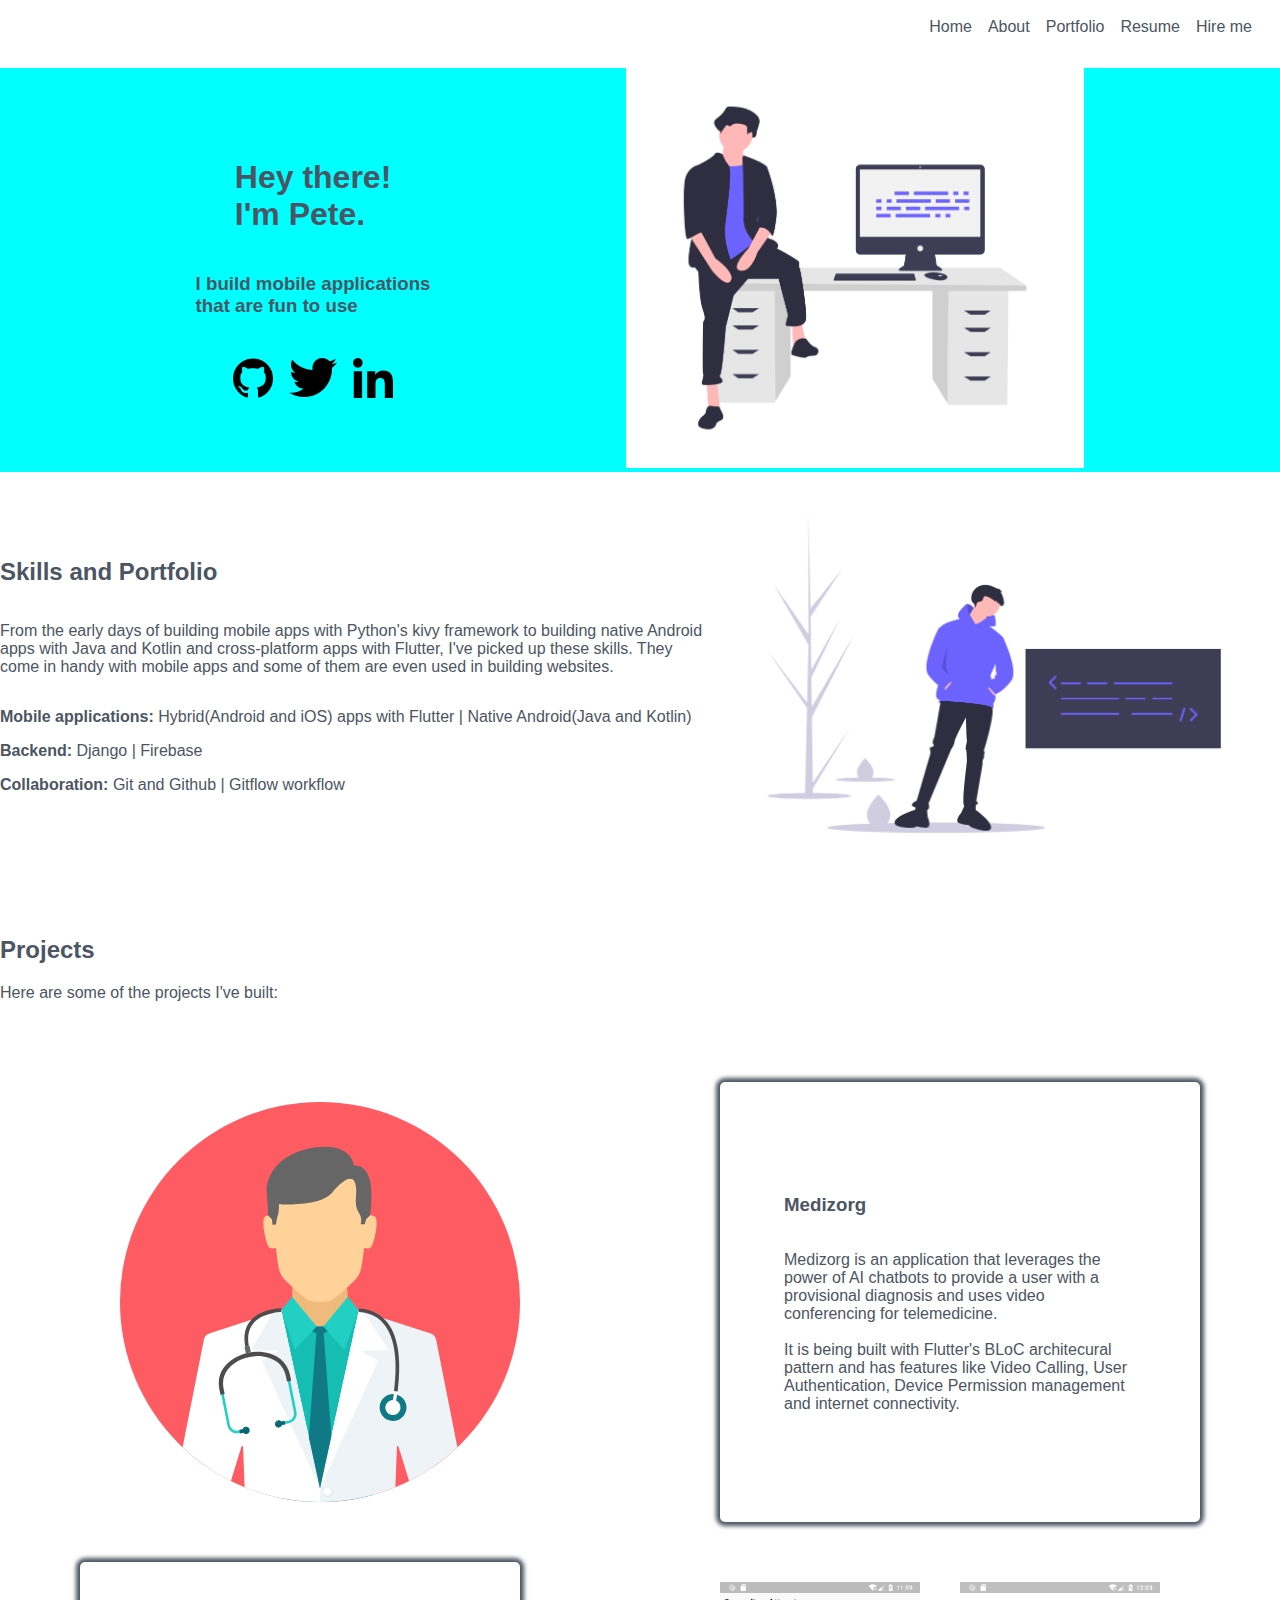
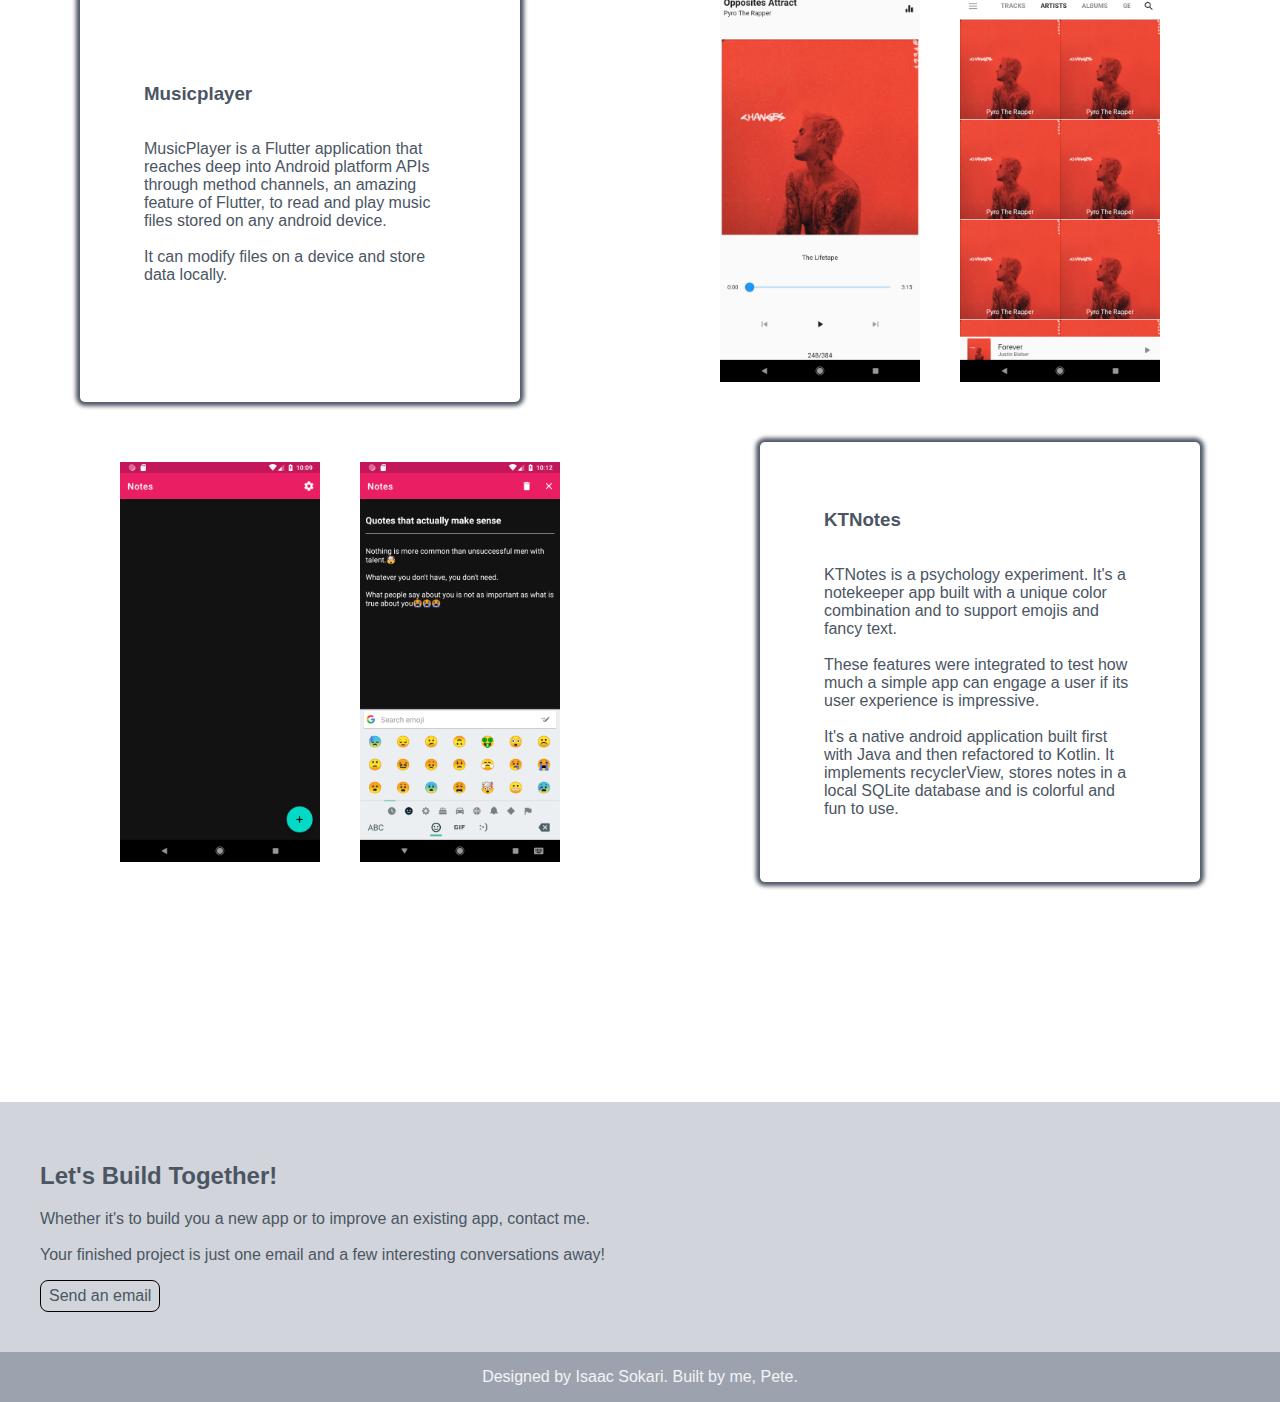
==== SITES/portfolio/index.html @ 12f690ff "added box shadow to the articles in class gridItem" ====
<!DOCTYPE html>
<html>
    <head>
        <meta charset="utf-8">
        <title>Meet Pete</title>
        <link rel="stylesheet" href="styles.css">
        <script src="index.js"></script>
    </head>
    <body>
        <button id="openNavbarButton"></button>
        <nav id="navbar">
            <button>&times;</button>
            <ul>
                <li id="hireMeButton">
                    <a href="#">Hire me</a>
                </li>
                <li id="resumeButton">
                    <a href="#">Resume</a>
                </li>
                <li id="portfolioButton">
                    <a href="/finanzas/home_details.html">Portfolio</a>
                </li>
                <li id="aboutButton">
                    <a href="#">About</a>
                </li>
                <li id="homeButton">
                    <a href="#">Home</a>
                </li>
            </ul>
        </nav>
        <div id="mainPage" class="tabContent">
            <section id="banner" class="row">
                <div id="myIntroDiv" class="centeredContent">
                    <div class="testing">
                        <h1 id="heyThereText">Hey there!<br>I'm Pete.</h1>
                        <h3 id="iBuildText">I build mobile applications<br>that are fun to use</h3>
                        <br>
                        <div id="socialIcons">
                            <img class="socialIcon" src="icons/github-logo.png" height="40px">
                            <img class="socialIcon" src="icons/icons8-twitter-48.png">
                            <img class="socialIcon" src="icons/linkedin.png" height="40px">
                        </div>
                    </div>
                </div>
                <div class="centeredContent">
                    <img src="images/undraw_feeling_proud_qne1.png" height="400px">
                </div>
            </section>
            <section class="row">
                <article>
                    <h2>Skills and Portfolio</h2>
                    <p>
                        From the early days of building mobile apps with Python's kivy framework to building native
                        Android apps with Java and Kotlin and cross-platform apps with Flutter, I've picked up these
                        skills. They come in handy with mobile apps and some of them are even used in building
                        websites.
                    </p>
                    <div>
                        <p>
                            <strong>Mobile applications:</strong> Hybrid(Android and iOS) apps with Flutter | Native Android(Java and Kotlin)
                        </p>
                        <p>
                            <strong>Backend:</strong> Django | Firebase
                        </p>
                        <p>
                            <strong>Collaboration:</strong> Git and Github | Gitflow workflow
                        </p>
                    </div>
                </article>
                <div class="introImage">
                    <img src="images/undraw_hacker_mindset_gjwq.png" height="400px">
                </div>
            </section>
            <div>
                <article id="myProjectsHeading">
                    <h2>Projects</h2>
                    <p>Here are some of the projects I've built:</p>
                </article>
            </div>
            <section id="projectsSection">
                <div class="project row">
                    <div class="gridItem projectScreenshots">
                        <img src="images/doctor.svg" height="400px">
                    </div>
                    <article id="medizorgArticle" class="gridItem">
                        <h3>Medizorg</h3>
                        <p>
                            Medizorg is an application that leverages the power of AI chatbots to
                            provide a user with a provisional diagnosis and uses video conferencing
                            for telemedicine.<br><br>It is being built with Flutter's BLoC architecural
                            pattern and has features like Video Calling, User Authentication, Device Permission
                            management and internet connectivity.
                        </p>
                    </article>
                </div>
                <div id="musicplayerProject" class="project row">
                    <article id="musicPlayerArticle" class="gridItem">
                        <h3>Musicplayer</h3>
                        <p>
                            MusicPlayer is a Flutter application that reaches deep into Android
                            platform APIs through method channels, an amazing feature of Flutter, to read 
                            and play music files stored on any android device. <br><br>It can
                            modify files on a device and store data locally.
                        </p>
                    </article>
                    <div class="gridItem projectScreenshots">
                        <img src="appScreenshots/nowplayingpage.png" height="400px">
                        <img src="appScreenshots/artistsscreen.png" height="400px">
                    </div>
                </div>
                <div class="project row">
                    <div class="gridItem projectScreenshots">
                        <img src="appScreenshots/KT_note_list_activity.png" height="400px">
                        <img src="appScreenshots/KT_note_activity.png" height="400px">
                    </div>
                    <article class="gridItem">
                        <h3>KTNotes</h3>
                        <p>
                            KTNotes is a psychology experiment.
                            It's a notekeeper app built with a unique color combination
                            and to support emojis and fancy text.<br><br> These features were integrated to
                            test how much a simple app can engage a user if its user experience is impressive.
                            <br><br>
                            It's a native android application built first with Java and then refactored
                            to Kotlin. It implements recyclerView, stores notes in a local SQLite database 
                            and is colorful and fun to use.
                        </p>
                    </article>
                </div>
            </section>
            <footer>
                <div id="contactDiv">
                    <h2>Let's Build Together!</h2>
                    <p>
                        Whether it's to build you a new app or to improve an existing app, contact me.
                        <br><br>Your finished project is just one email and a few interesting conversations away!
                    </p>
                    <button class="flatButton">Send an email</button>
                </div>
                <div></div>
                <div id="siteCredits">
                    <p>Designed by Isaac Sokari. Built by me, Pete.</p>
                </div>
            </footer>
        </div>
        <div id="aboutSection" class="tabContent">
            <article id="myStory">
                <p>HOW IT ALL STARTED</p>
                <h1>The Story Behind The Process</h1>
                <p>
                    It all started in 2018 when I watched the movie <em>The Internship</em>.
                    I was inspired to build an application and I started researcing the Idea.
                    I learnt Python and built a couple mobile apps with its <em>Kivy</em> 
                    framework. 
                </p>
                <p>
                    Eventually, I was building an app that needed me to access some advanced features
                    of the smartphone it'll be running on. Python and Kivy couldn't access those features
                    so I was stuck. I decided to learn Java,the official language for building Android
                    apps, to complete my application and that was how my journey into mobile app 
                    development started.
                </p>
                <p>
                    I joined the HNG i7 internship in 2019 as an Android developer and when I was done,
                    I picked up Flutter development. Learning to build apps with Flutter was the best thing
                    that happened in my app development journey. I could build applications for Android and 
                    iOS devices, desktop computers and even web apps. I was blown away by Flutter's power
                    and I've been building with it ever since.
                </p>
                <p>
                    I love to code and build applications but the part of coding that interests me the most 
                    is experimenting with new technologies and APIs so I went into freelancing, picking
                    projects with features that interest me. Since then, I've been able to work on apps with 
                    interesting features like chatbots, video conferencing, in-app messaging and lots more.
                    Samples of my code can be found on my 
                    <a href="https://github.com/oumengine" target="blank">Github profile</a>.
                </p>
                <p>
                    Whether it's to build a new app or to add new features to an existing one, 
                    <a href="#footer">get in touch</a> with me and we'll get that project off the ground.
                </p>
                <p>
                    I'm ready to do jobs like these for you:
                </p>
            </article>
            <section id="servicesSection">
                <div class="serviceItem">
                    <img src="images/buildYourMobileApp.png" height="200px">
                    <h3>
                        Build your mobile app
                    </h3>
                    <p>
                        Built with Java and/or Kotlin, native Android apps are the most 
                        stable of all Android apps.
                        Hurry and contact me if you want your native android app built.
                    </p>
                </div>
                <div class="serviceItem">
                    <img src="images/buildHybridApp.png" height="200px">
                    <h3>
                        Build a hybrid app
                    </h3>
                    <p>
                        A hybrid app runs on Android and iOS. Building a hybrid app is very
                        cost-effective since you'll be maintaining only one codebase and you won't
                        have to hire another developer to rebuild your app for a different platform.
                        You hybrid app is just <a href="#formSection">a few clicks</a> away.
                    </p>
                </div>
                <div class="serviceItem">
                    <img src="images/addFeaturesToApp.png" height="200px">
                    <h3>
                        Add features to your app
                    </h3>
                    <p>
                        I'll add any feature you want to your application. Yes, any feature. If your
                        app is built with Java, Kotlin or Flutter, that new feature is just one email
                        and a couple interesting conversations away. Just 
                        <a href="#formSection">contact me!</a>
                    </p>
                </div>
                <div class="serviceItem">
                    <img src="images/improveUserExperience.png" height="200px">
                    <h3>
                        Improve User Experience
                    </h3>
                    <p>
                        Your users' tendency to uninstall your app will drop considerably if you improve its 
                        user experience, making it more fun and less intrusive. I'll be happy to combine my
                        knowledge of psychology with code to increase your number of daily active users. Just 
                        <a href="#formSection">contact me!</a>
                    </p>
                </div>
            </section>
        </div>
    </body>
</html>
---- SITES/portfolio/styles.css ----
*, *:before, *:after {
    box-sizing: border-box;
}

body {
    font-size: medium;
    font-family: sans-serif;
    color: #4B5563;
    margin: 0;
}

@media (max-device-width: 592px) {

    #aboutSection {
        display: flex;
        flex-direction: column;
    }

    article {
        text-align: start;
        font-size: 2rem;
    }

    body {
        text-align: center;
        font-size: large;
    }

    footer div#contactDiv {
        text-align: start;
    }

    footer #contactDiv button {
        font-size: inherit;
    }

    h1 {
        font-size: 7rem;
    }

    #musicplayerProject {
        display: flex;
        flex-direction: column-reverse;
    }

    #navbar {
        display: none;
        position: relative;
        left: 0;
        top: 0;
        width: 0;
        height: 100%;
        background-color: red;
    }

    #navbar button {
        display: inline;
        font-size: 2rem;
    }

    #navbar li {
        display: inline-block;
    }

    p {
        font-size: inherit;
    }

    #openNavbarButton {
        display: inline-block;
        font-size: 2rem;
        position: absolute;
        top: 400px;
        right: 30px;
    }

    .project{
        display: flex;
        flex-direction: column;
        border-top-style: solid;
        border-top-color: #4B5563;
        border-top-width: 1px;
        padding-top: 40px;
    }

    #projectsSection {
        display: block;
    }

    .row {
        display: flex;
        flex-direction: column;
        align-items: center;
        justify-content: center;
    }

    .serviceItem {
        margin: 20px 16px;
    }

    #servicesSection {
        display: flex;
        flex-direction: column;
    }

    .tabButton {
        font-size: 4rem;
    }

}

@media (max-device-width: 1024px) {

    article {
        text-align: start;
    }

    body {
        text-align: center;
        font-size: large;
    }

    footer {
        margin-top: 200px;
    }

    footer div#contactDiv {
        text-align: start;
    }

    footer div#contactDiv button {
        font-size: inherit;
    }

    h1 {
        font-size: 7rem;
    }

    #musicplayerProject {
        display: flex;
        flex-direction: column-reverse;
    }

    p {
        font-size: inherit;
    }

    .project{
        display: flex;
        flex-direction: column;
        border-top-style: solid;
        border-top-color: #4B5563;
        border-top-width: 1px;
        padding-top: 40px;
    }

    #projectsSection {
        display: block;
    }
    
    .row {
        display: flex;
        flex-direction: column;
        align-items: center;
        justify-content: center;
    }

    .tabButton {
        font-size: 4rem;
    }
}

#aboutSection {
    padding: 0px 40px;
    padding-bottom: 100px;
}

article {
    display: flex;
    flex-direction: column;
    align-items: flex-start;
    justify-content: center;
}

article.gridItem {
    box-shadow: 0px 0px 2px;
    border-style: none;
    border-radius: 5px;
    box-shadow: 0 0 4px 4px;
    padding-left: 5%;
    padding-right: 5%;
}

#banner {
    background-color: aqua;
}

#centeredContent {
    display: flex;
    flex-direction: column;
    justify-content: center;
    align-items: center;
}

#contactDiv {
    padding: 40px;
}

.flatButton {
    border-style: solid;
    border-width: 1px;
    border-radius: 8px;
    background-color: inherit;
    color: inherit;
    padding: 6px 8px;
    font-size: inherit;
}

footer {
    background-color: #D1D5DB;
    margin-top: 200px;
}

.gridItem {
    margin: 20px 80px;
    padding: 20px;
}

#myIntroDiv {
    display: flex;
    flex-direction: column;
    justify-content: center;
    align-items: center;
}

#myProjectsHeading {
    display: block;
    margin: 60px 0px;
}

#navbar {
    padding: 10px 20px;
    background-color: white;
    width: 100%;
    position: fixed;
    top: 0px;
    opacity: 1.0;
    z-index: 1;
}

#navbar a {
    display: block;
    padding: 8px;
    text-decoration: none;
    color: inherit;
}

#navbar button {
    position: absolute;
    left: 20px;
    top: 0px;
    border: none;
    background-color: inherit;
    font-size: 2rem;
    display: none;
}

#navbar li {
    float: right;
}

#navbar ul {
    list-style-type: none;
    margin: 0;
}

#paddedBody {
    padding: 0px 0px
}

.projectScreenshots {
    display: flex;
    justify-content: center;
}

.projectScreenshots img {
    margin: 0px 20px;
}

#projectsSection {
    display: flex;
    flex-direction: column;
}

.row {
    display: flex;
    justify-content: space-evenly;
}

.serviceItem {
    border-style: none;
    border-radius: 16px;
    padding: 0px 16px;
    margin: 8px 8px;
    box-shadow: 2px 2px;
}

#servicesSection {
    display: flex;
}

#siteCredits {
    display: flex;
    align-items: center;
    justify-content: center;
    background-color: #9CA3AF;
    text-align: center;
    color: #F3F4F6;
}

.socialIcon {
    padding: 0px 8px;
}

#socialIcons {
    display: flex;
    align-items: center;
}

.tabButton {
    border: none;
    background-color: inherit;
    font-size: inherit;
    color: inherit;
    padding-left: 8px;
    padding-right: 8px;
}

.tabContent {
    position: relative;
    top: 50px;
}

.testing {
    display: flex;
    flex-direction: column;
    justify-content: center;
    align-items: center;
}
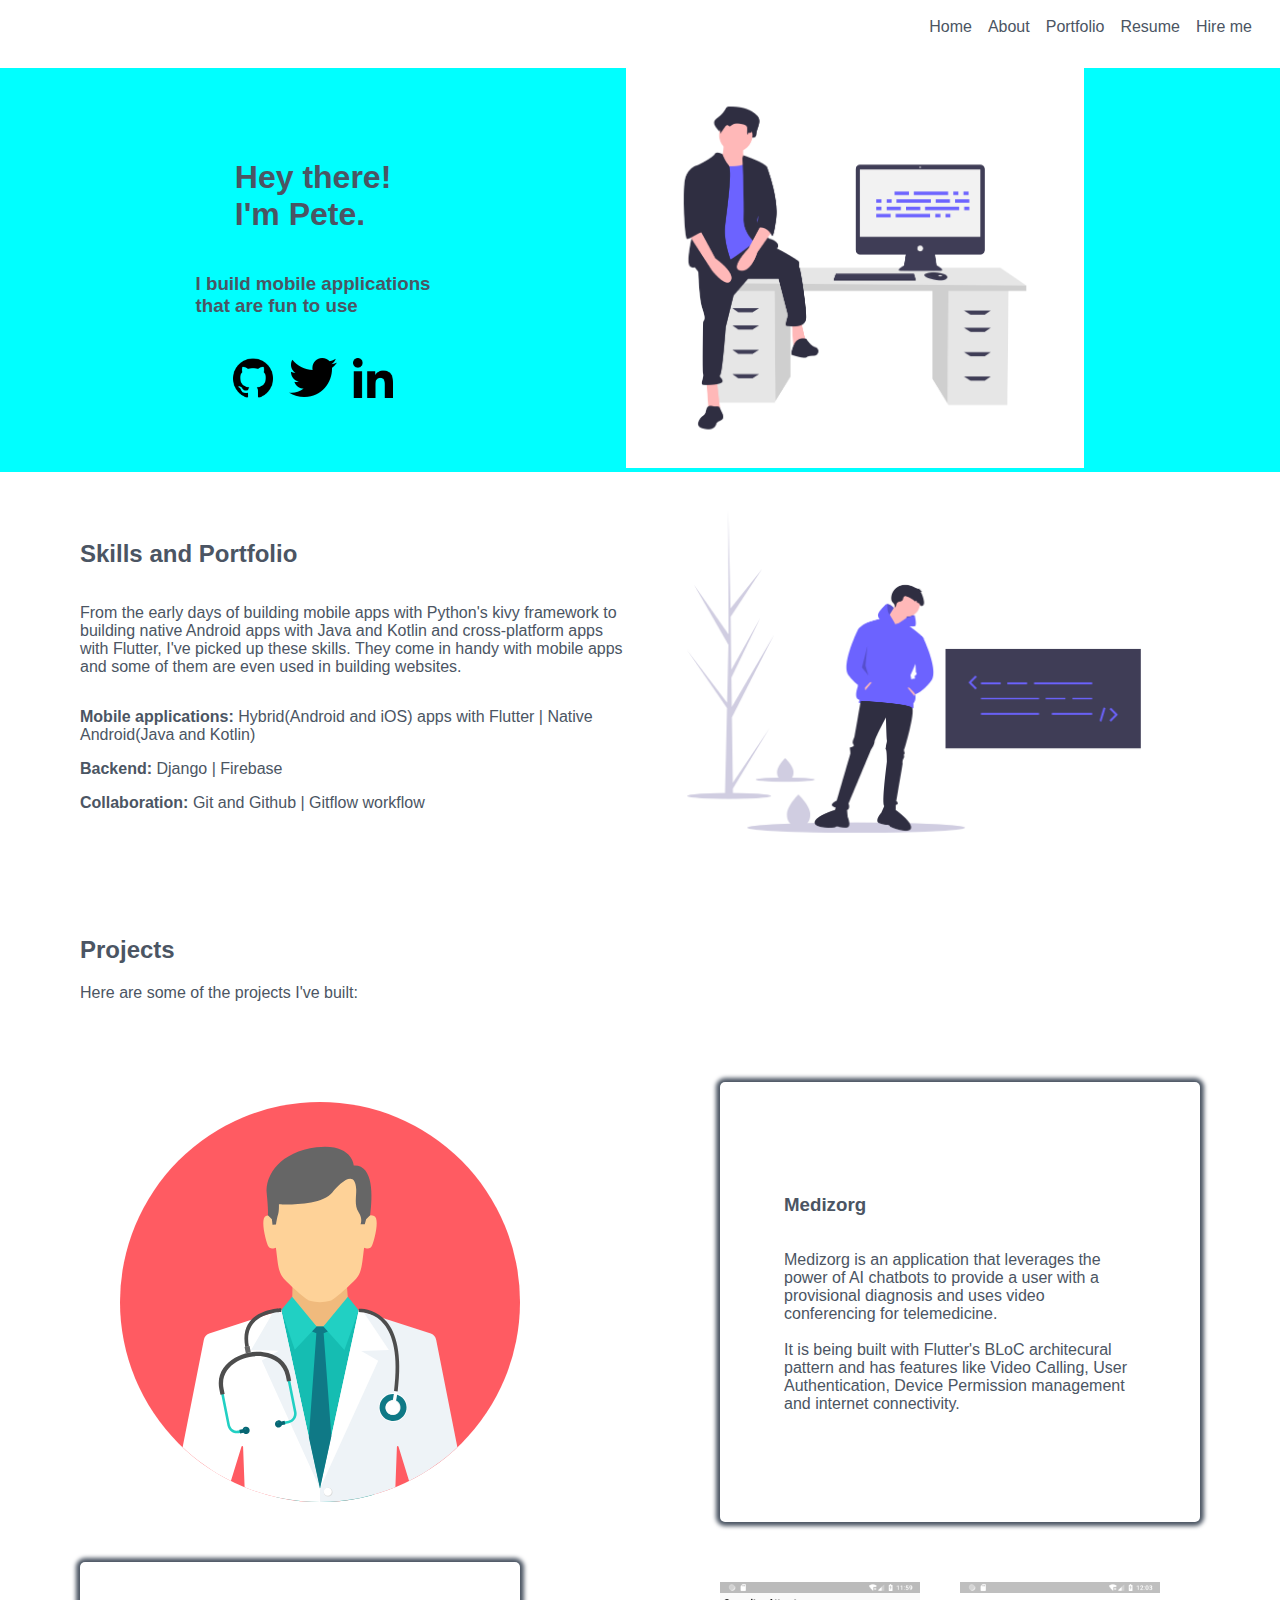
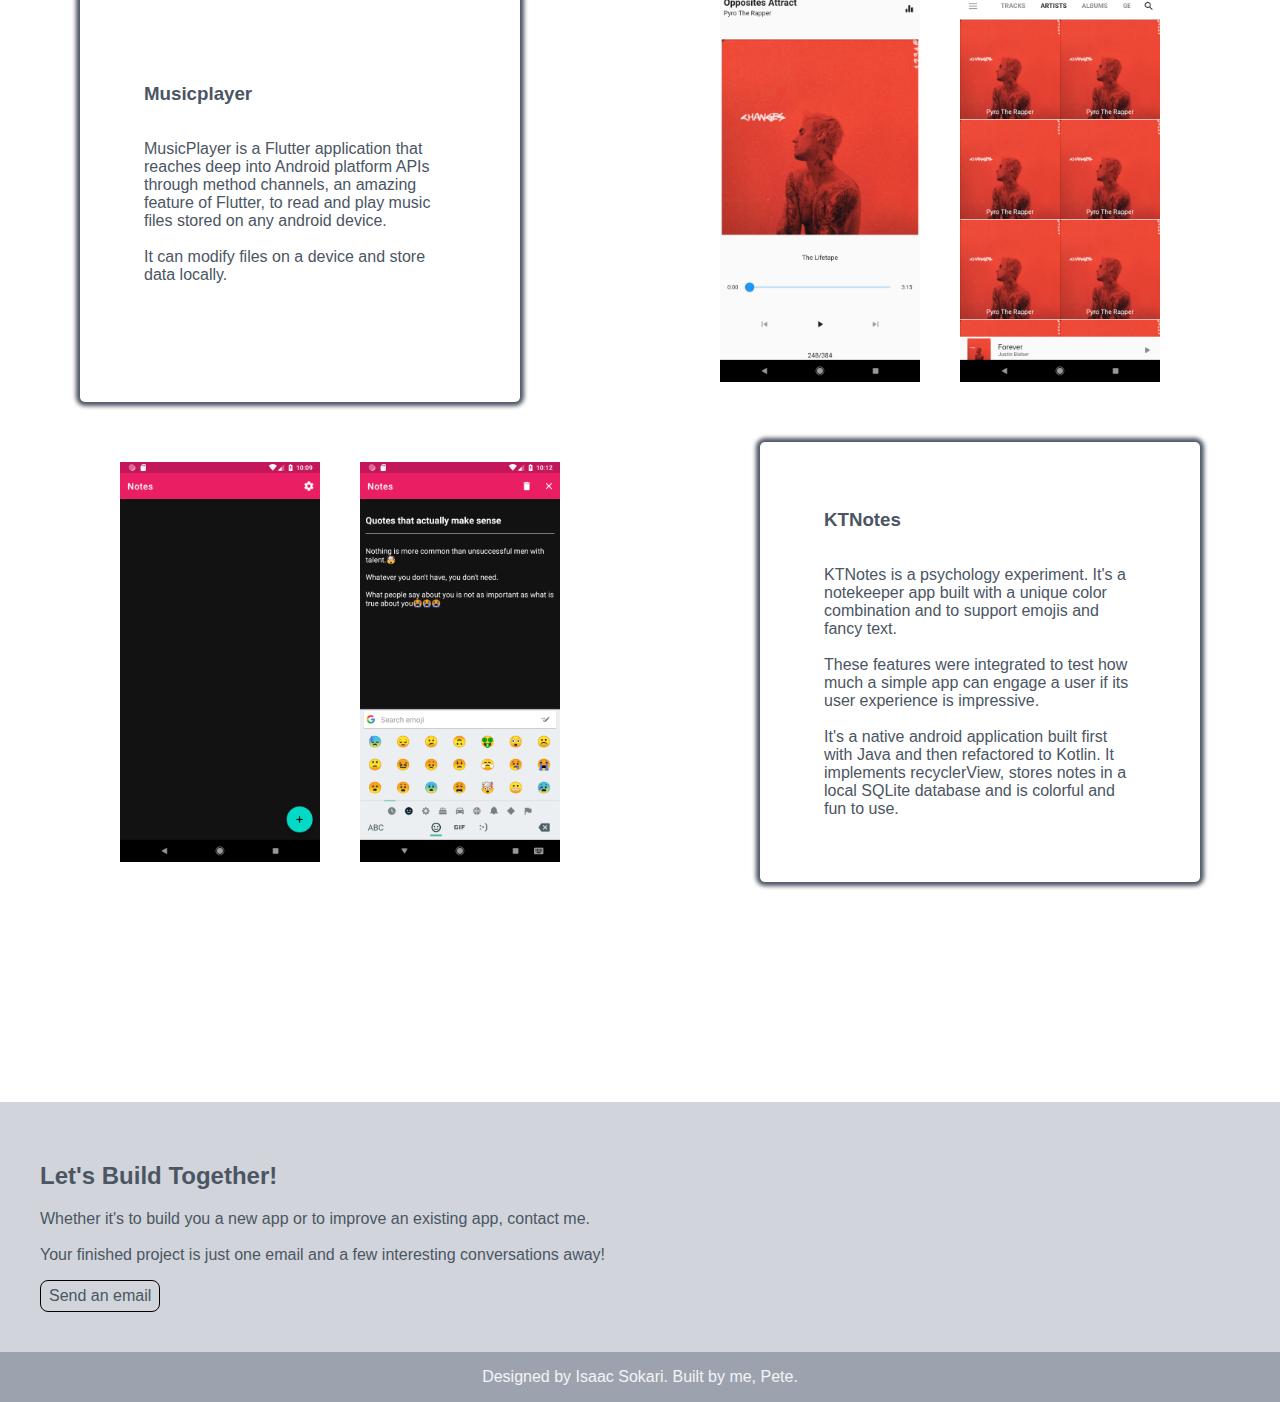
==== commit 593543ff: "padded the projects heading and the skills section" ====
--- a/SITES/portfolio/index.html
+++ b/SITES/portfolio/index.html
@@ -46,7 +46,7 @@
                     <img src="images/undraw_feeling_proud_qne1.png" height="400px">
                 </div>
             </section>
-            <section class="row">
+            <section id="skillsSection" class="row">
                 <article>
                     <h2>Skills and Portfolio</h2>
                     <p>
--- a/SITES/portfolio/styles.css
+++ b/SITES/portfolio/styles.css
@@ -235,7 +235,7 @@
 
 #myProjectsHeading {
     display: block;
-    margin: 60px 0px;
+    margin: 60px 80px;
 }
 
 #navbar {
@@ -318,6 +318,10 @@
     color: #F3F4F6;
 }
 
+#skillsSection {
+    padding: 0 80px;
+}
+
 .socialIcon {
     padding: 0px 8px;
 }
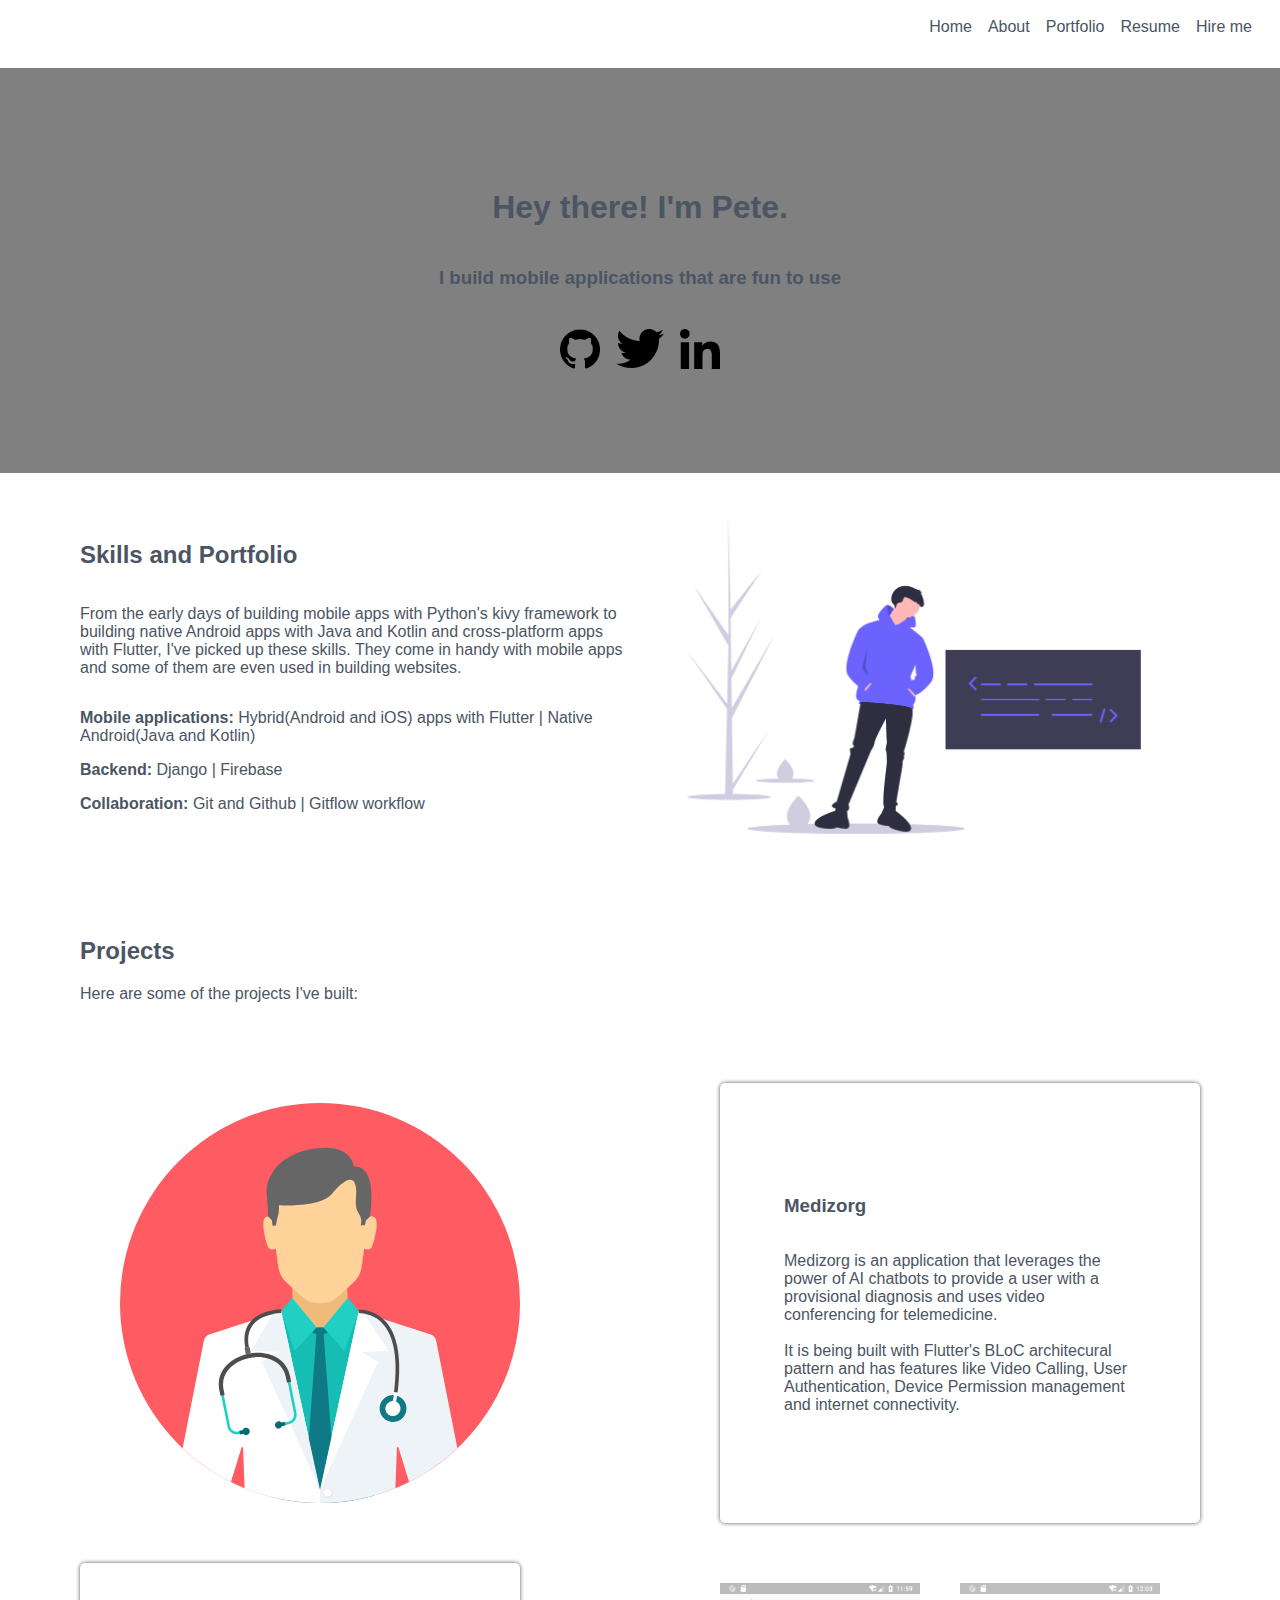
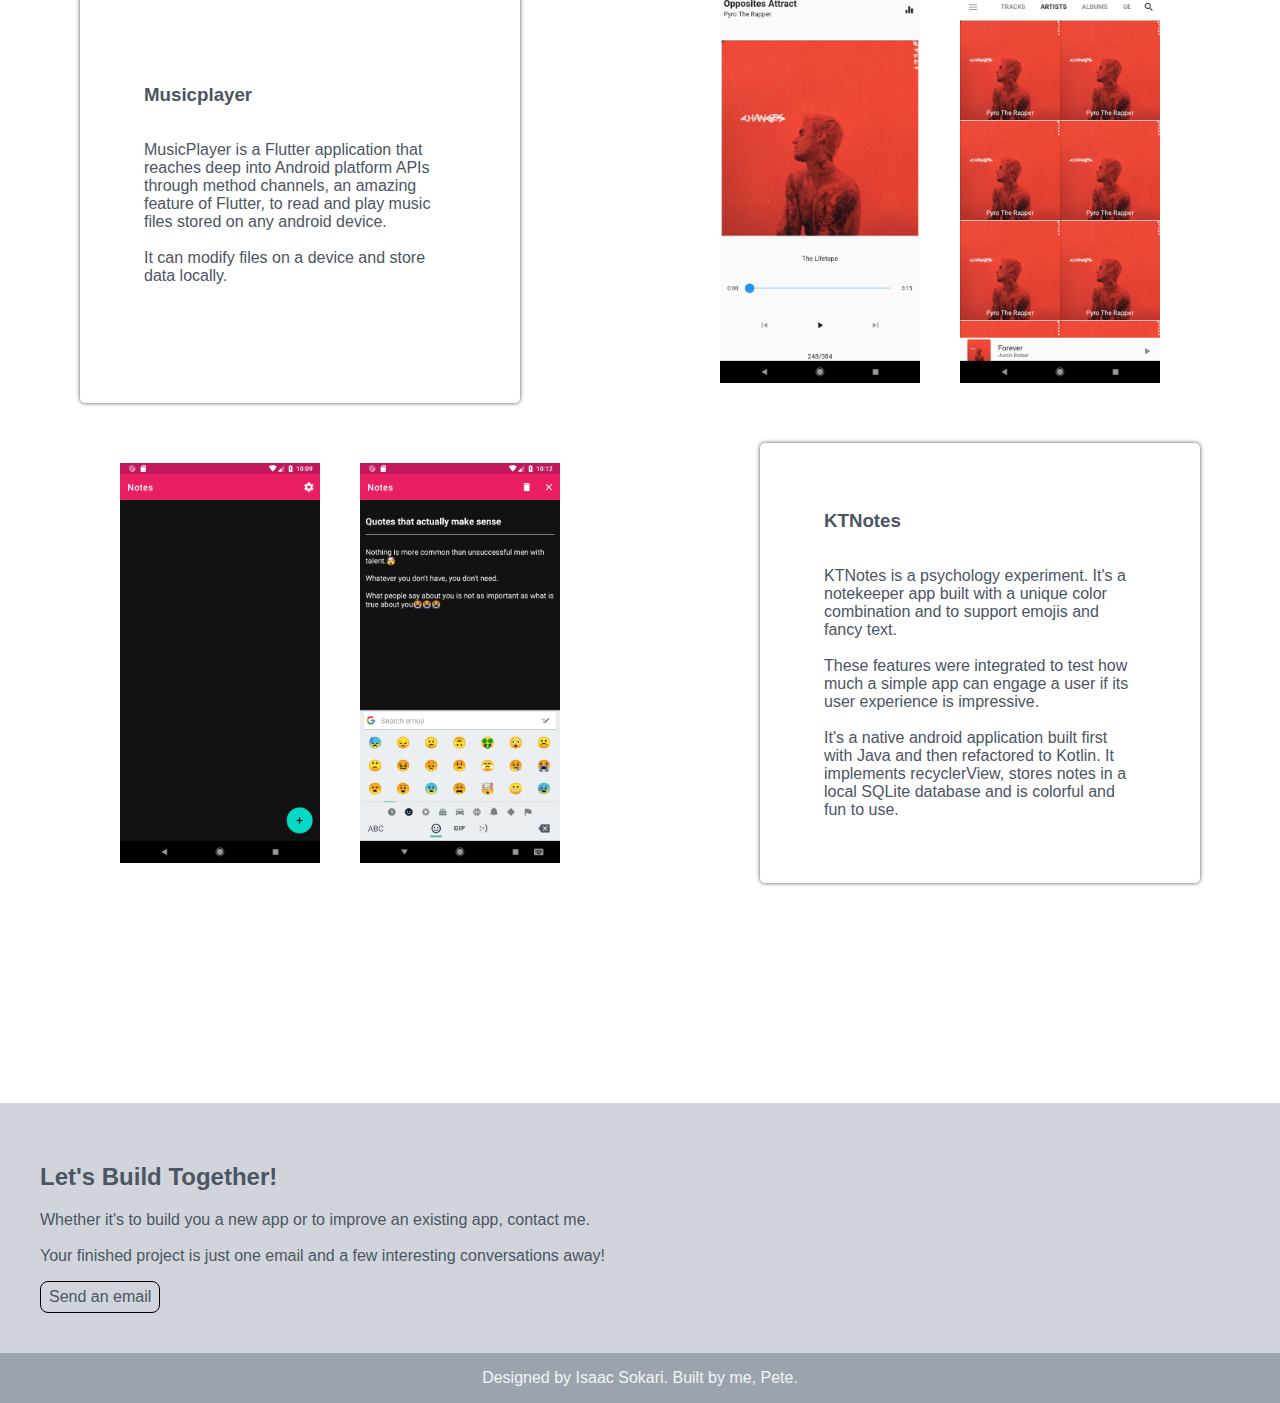
==== commit 30b1674c: "removed the image in the banner" ====
--- a/SITES/portfolio/index.html
+++ b/SITES/portfolio/index.html
@@ -32,8 +32,8 @@
             <section id="banner" class="row">
                 <div id="myIntroDiv" class="centeredContent">
                     <div class="testing">
-                        <h1 id="heyThereText">Hey there!<br>I'm Pete.</h1>
-                        <h3 id="iBuildText">I build mobile applications<br>that are fun to use</h3>
+                        <h1>Hey there! I'm Pete.</h1>
+                        <h3>I build mobile applications that are fun to use</h3>
                         <br>
                         <div id="socialIcons">
                             <img class="socialIcon" src="icons/github-logo.png" height="40px">
@@ -41,9 +41,6 @@
                             <img class="socialIcon" src="icons/linkedin.png" height="40px">
                         </div>
                     </div>
-                </div>
-                <div class="centeredContent">
-                    <img src="images/undraw_feeling_proud_qne1.png" height="400px">
                 </div>
             </section>
             <section id="skillsSection" class="row">
--- a/SITES/portfolio/styles.css
+++ b/SITES/portfolio/styles.css
@@ -186,13 +186,14 @@
     box-shadow: 0px 0px 2px;
     border-style: none;
     border-radius: 5px;
-    box-shadow: 0 0 4px 4px;
+    box-shadow: 0 0 4px;
     padding-left: 5%;
     padding-right: 5%;
 }
 
 #banner {
-    background-color: aqua;
+    background-color: grey;
+    padding: 100px;
 }
 
 #centeredContent {
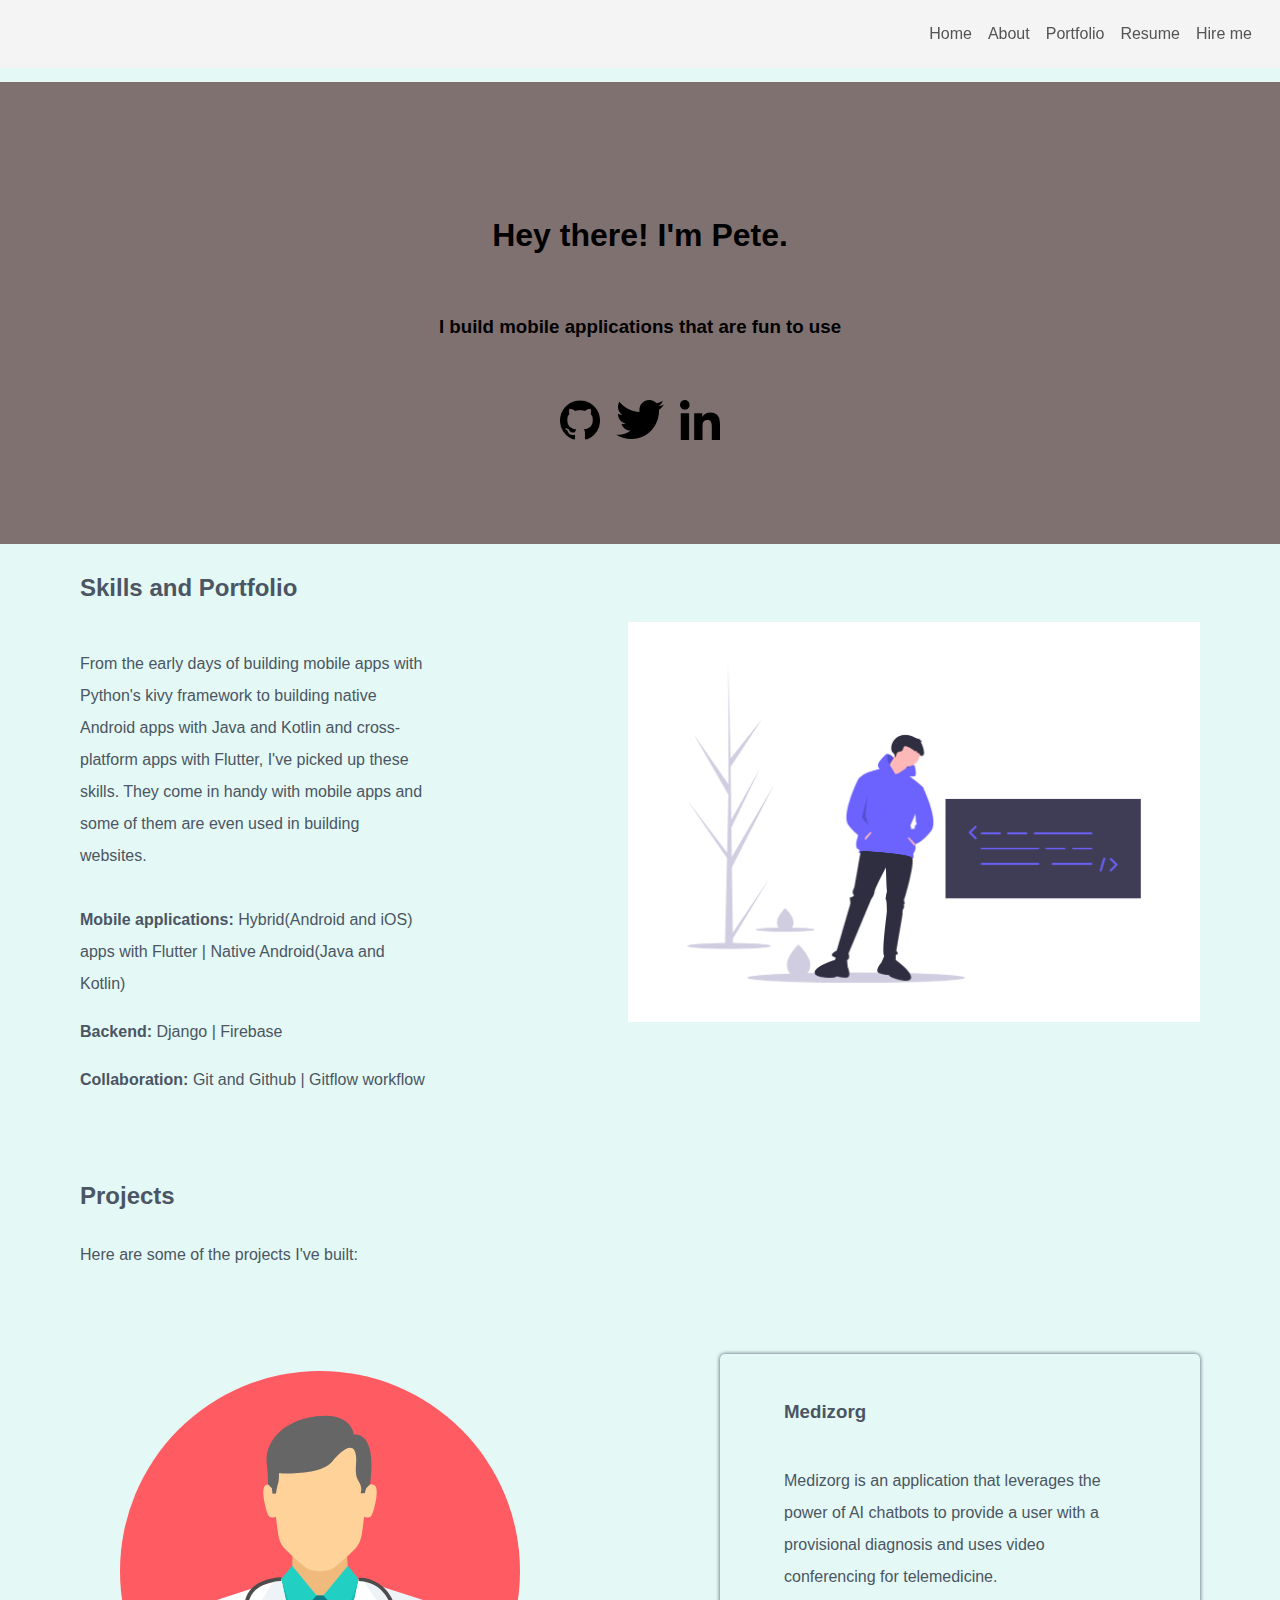
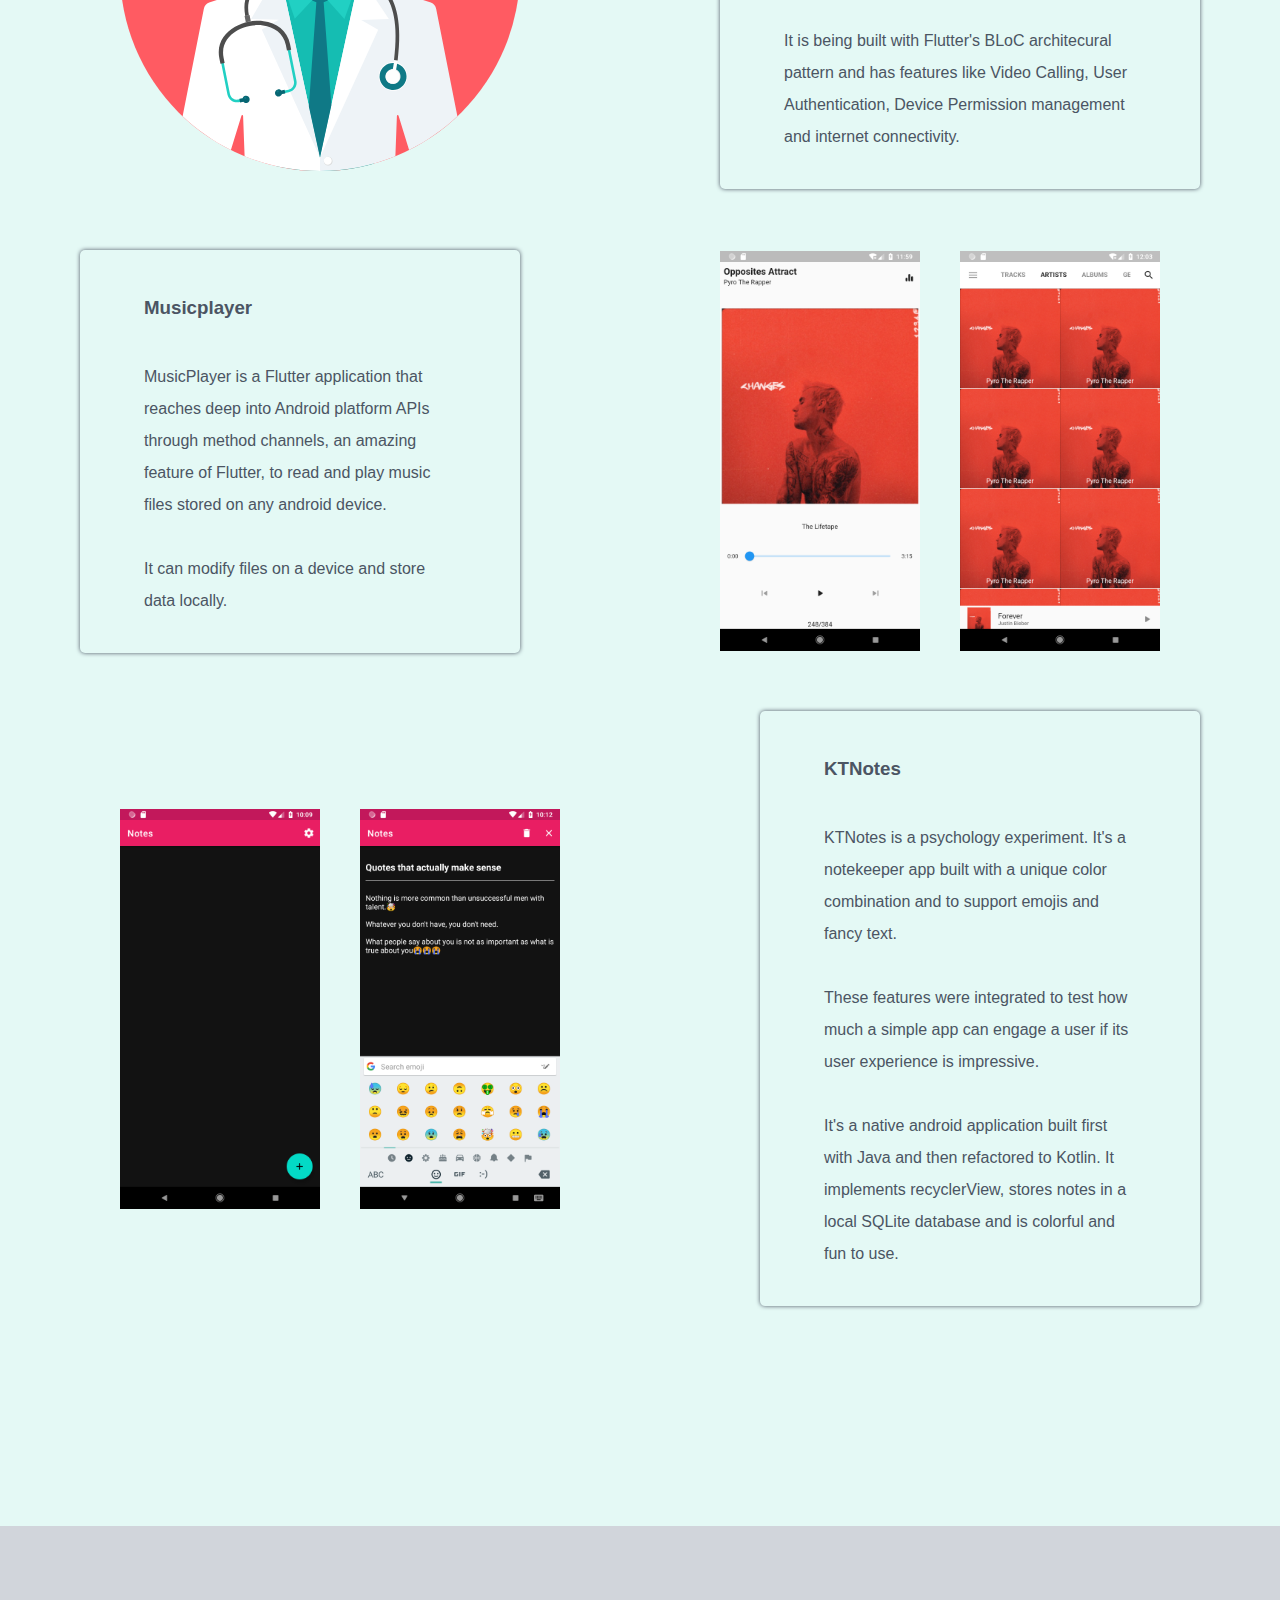
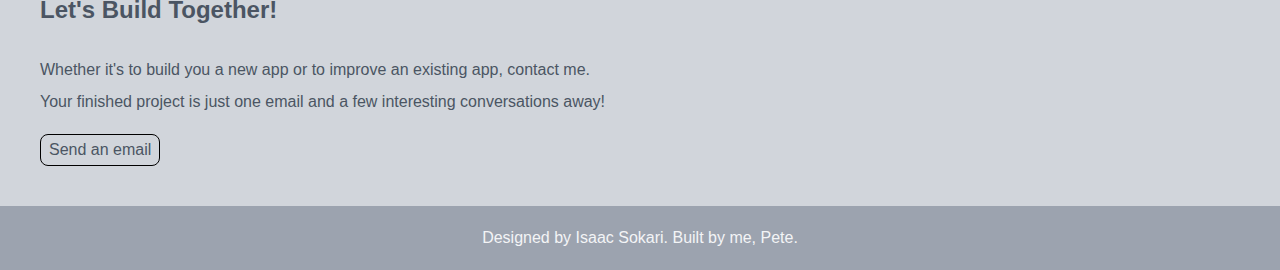
==== commit 6c6264b7: "removed the extra line break in the footer description text" ====
--- a/SITES/portfolio/index.html
+++ b/SITES/portfolio/index.html
@@ -130,7 +130,7 @@
                     <h2>Let's Build Together!</h2>
                     <p>
                         Whether it's to build you a new app or to improve an existing app, contact me.
-                        <br><br>Your finished project is just one email and a few interesting conversations away!
+                        <br>Your finished project is just one email and a few interesting conversations away!
                     </p>
                     <button class="flatButton">Send an email</button>
                 </div>
--- a/SITES/portfolio/styles.css
+++ b/SITES/portfolio/styles.css
@@ -3,10 +3,12 @@
 }
 
 body {
+    background-color: #E4F9F5;
+    color: #4B5563;
     font-size: medium;
     font-family: sans-serif;
-    color: #4B5563;
     margin: 0;
+    line-height: 2;
 }
 
 @media (max-device-width: 592px) {
@@ -192,7 +194,7 @@
 }
 
 #banner {
-    background-color: grey;
+    background-color: rgb(128, 113, 113);
     padding: 100px;
 }
 
@@ -241,12 +243,13 @@
 
 #navbar {
     padding: 10px 20px;
-    background-color: white;
+    background-color: inherit;
     width: 100%;
     position: fixed;
     top: 0px;
     opacity: 1.0;
     z-index: 1;
+    filter: grayscale(1.0);
 }
 
 #navbar a {
@@ -296,6 +299,7 @@
 .row {
     display: flex;
     justify-content: space-evenly;
+    align-items: center;
 }
 
 .serviceItem {
@@ -321,6 +325,10 @@
 
 #skillsSection {
     padding: 0 80px;
+}
+
+#skillsSection article{
+    padding-right: 200px;
 }
 
 .socialIcon {
@@ -351,4 +359,8 @@
     flex-direction: column;
     justify-content: center;
     align-items: center;
+}
+
+.testing * {
+    color: black;
 }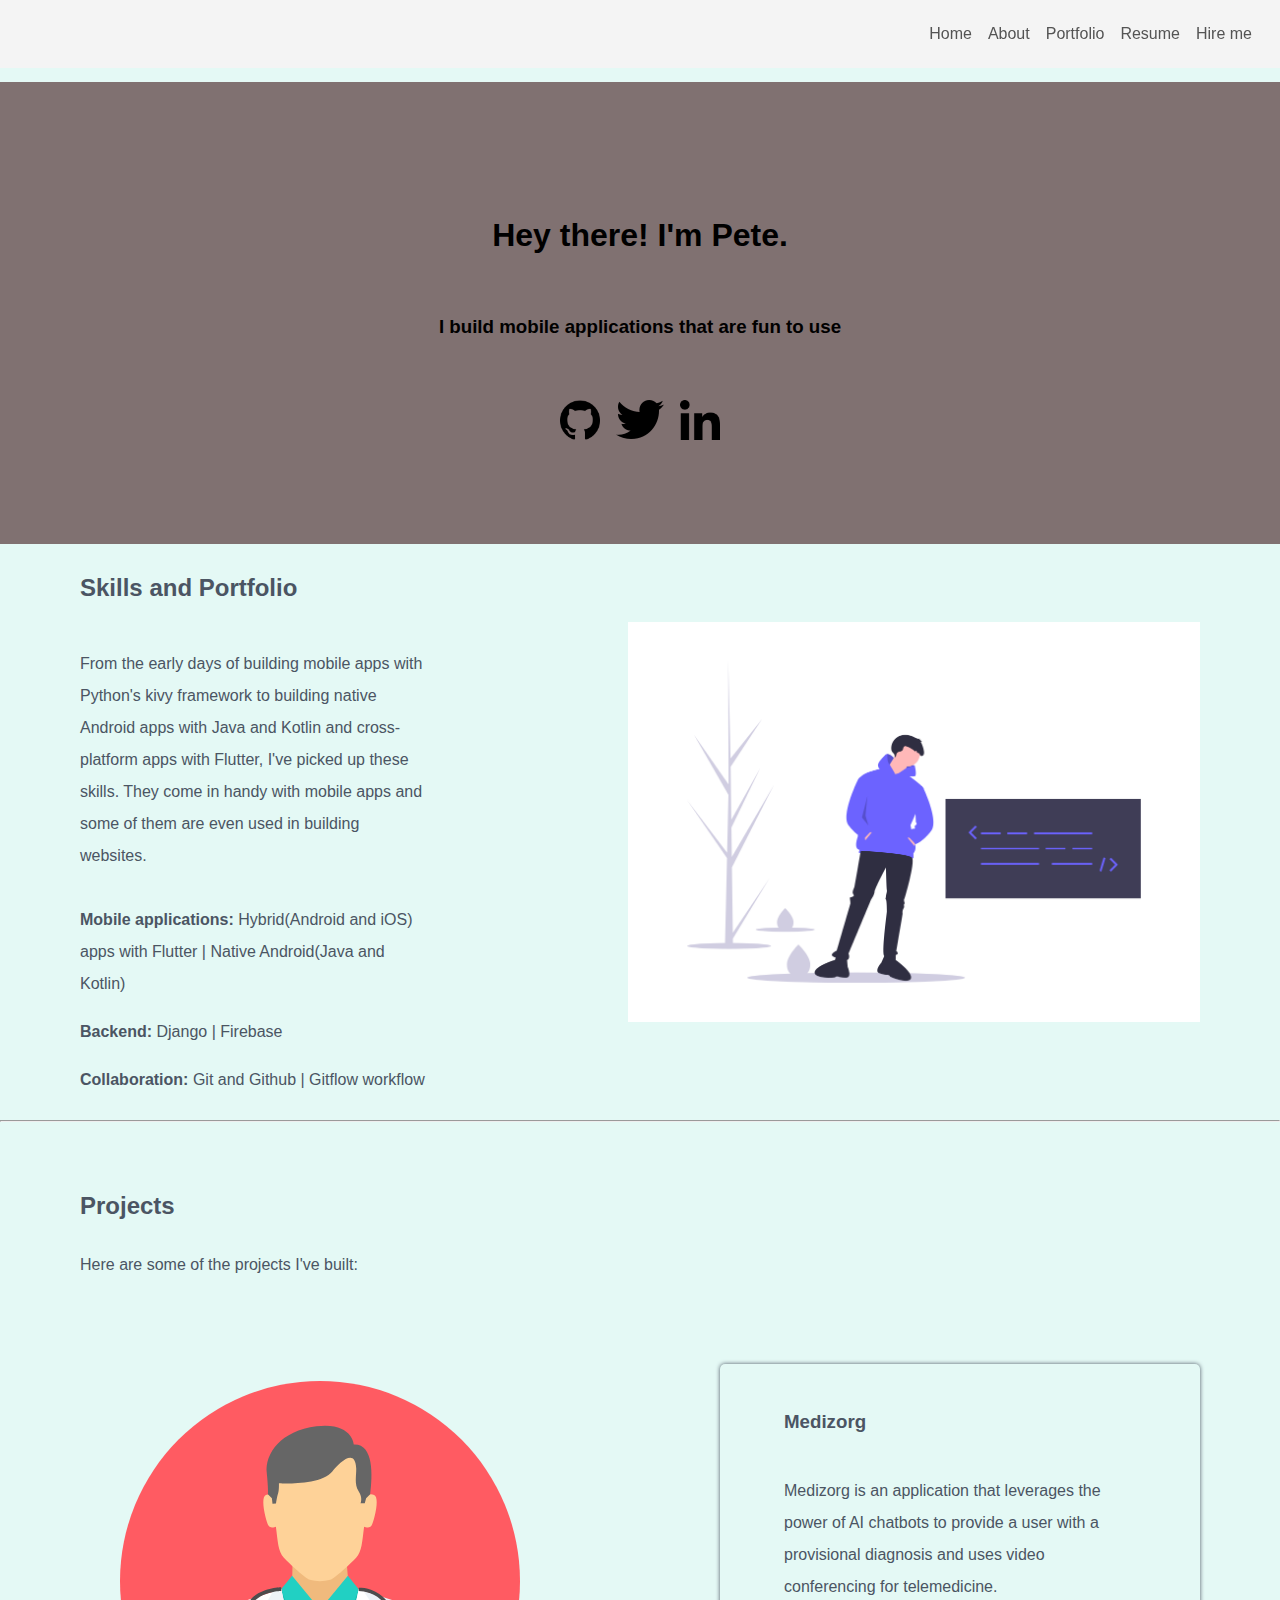
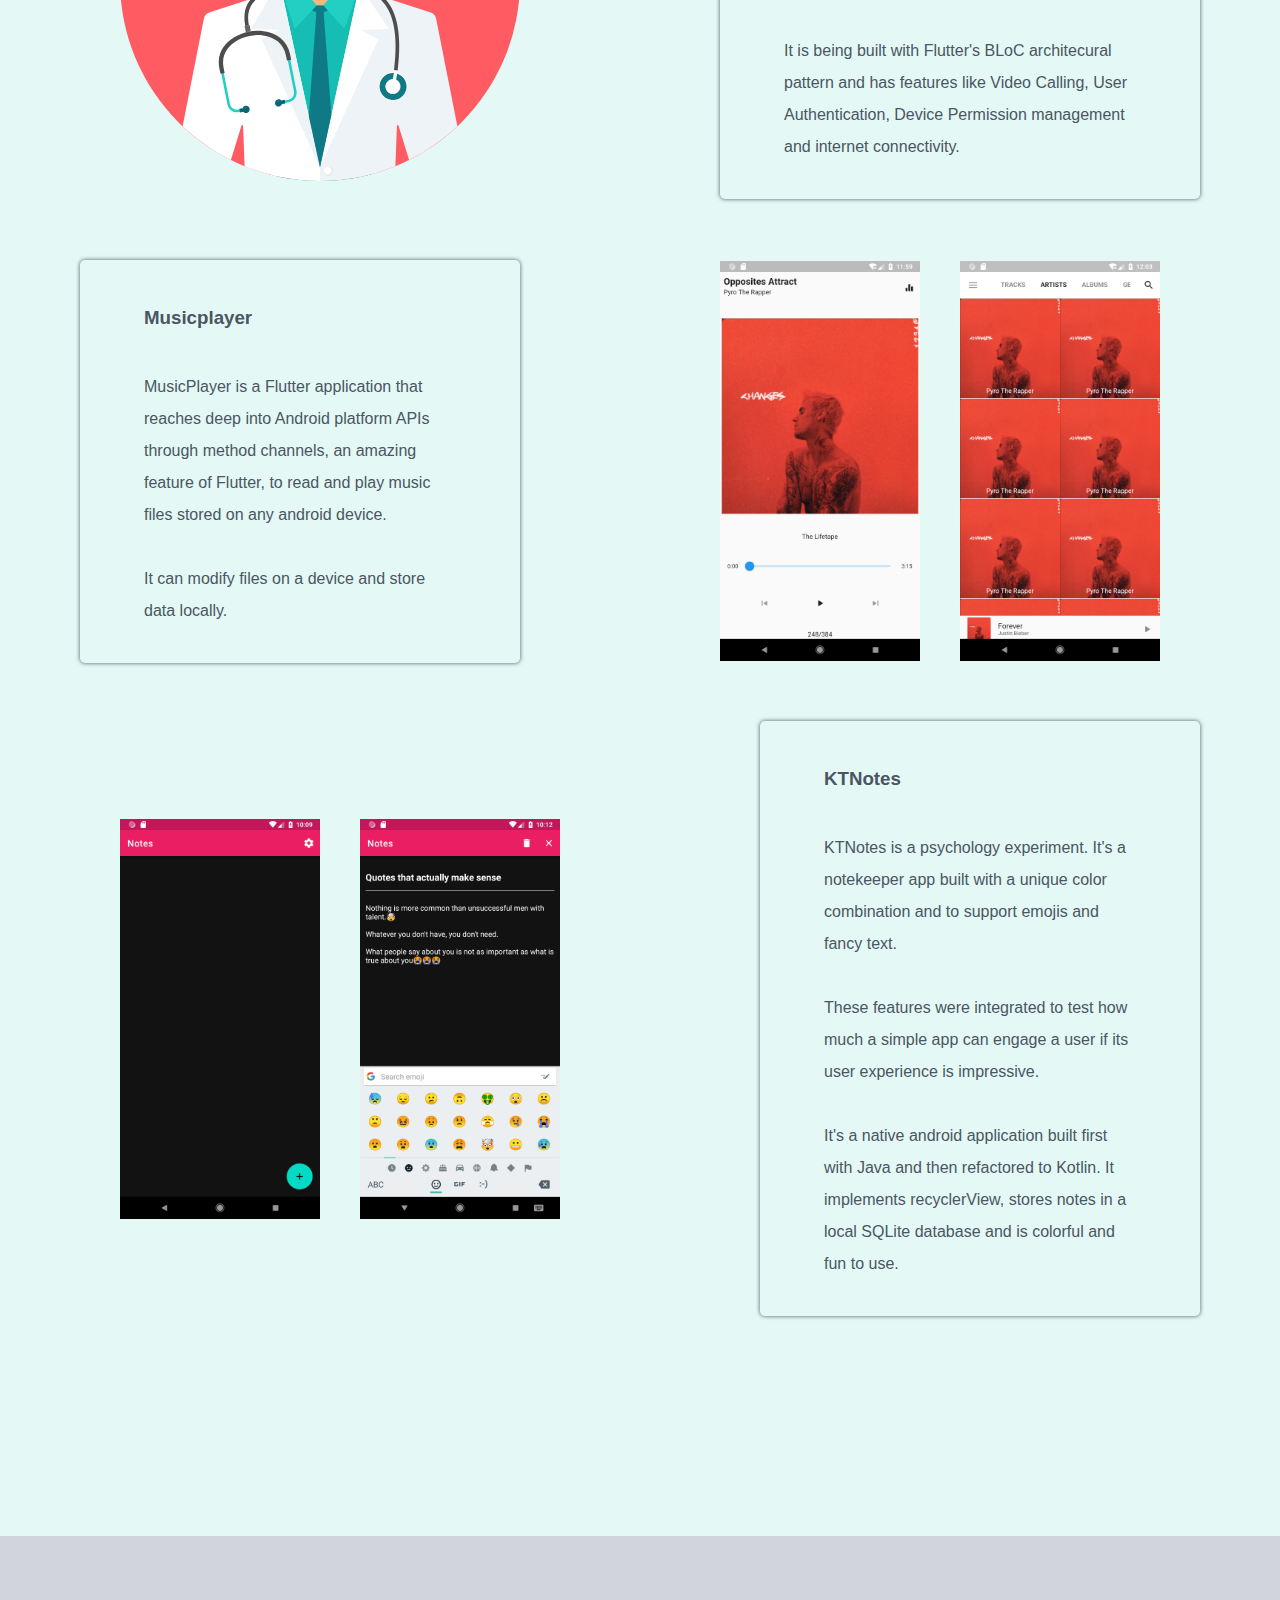
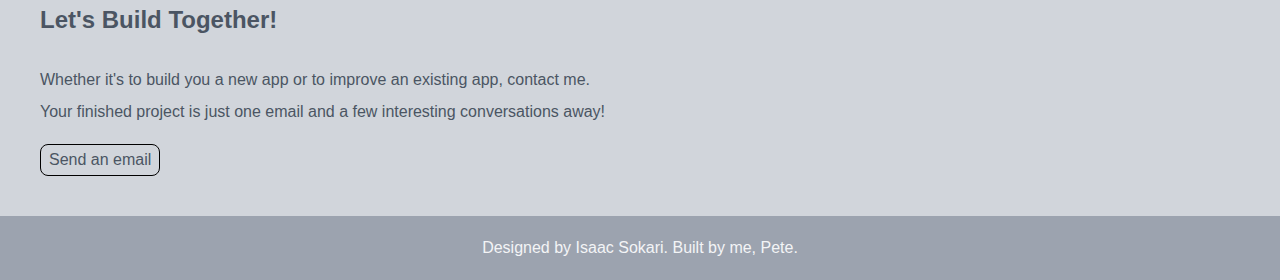
==== commit b479fd02: "gave the service cards some decent box shadowing" ====
--- a/SITES/portfolio/index.html
+++ b/SITES/portfolio/index.html
@@ -18,7 +18,7 @@
                     <a href="#">Resume</a>
                 </li>
                 <li id="portfolioButton">
-                    <a href="/finanzas/home_details.html">Portfolio</a>
+                    <a href="#">Portfolio</a>
                 </li>
                 <li id="aboutButton">
                     <a href="#">About</a>
@@ -68,6 +68,7 @@
                     <img src="images/undraw_hacker_mindset_gjwq.png" height="400px">
                 </div>
             </section>
+            <hr>
             <div>
                 <article id="myProjectsHeading">
                     <h2>Projects</h2>
--- a/SITES/portfolio/styles.css
+++ b/SITES/portfolio/styles.css
@@ -307,7 +307,7 @@
     border-radius: 16px;
     padding: 0px 16px;
     margin: 8px 8px;
-    box-shadow: 2px 2px;
+    box-shadow: 0 0 8px 2px;
 }
 
 #servicesSection {
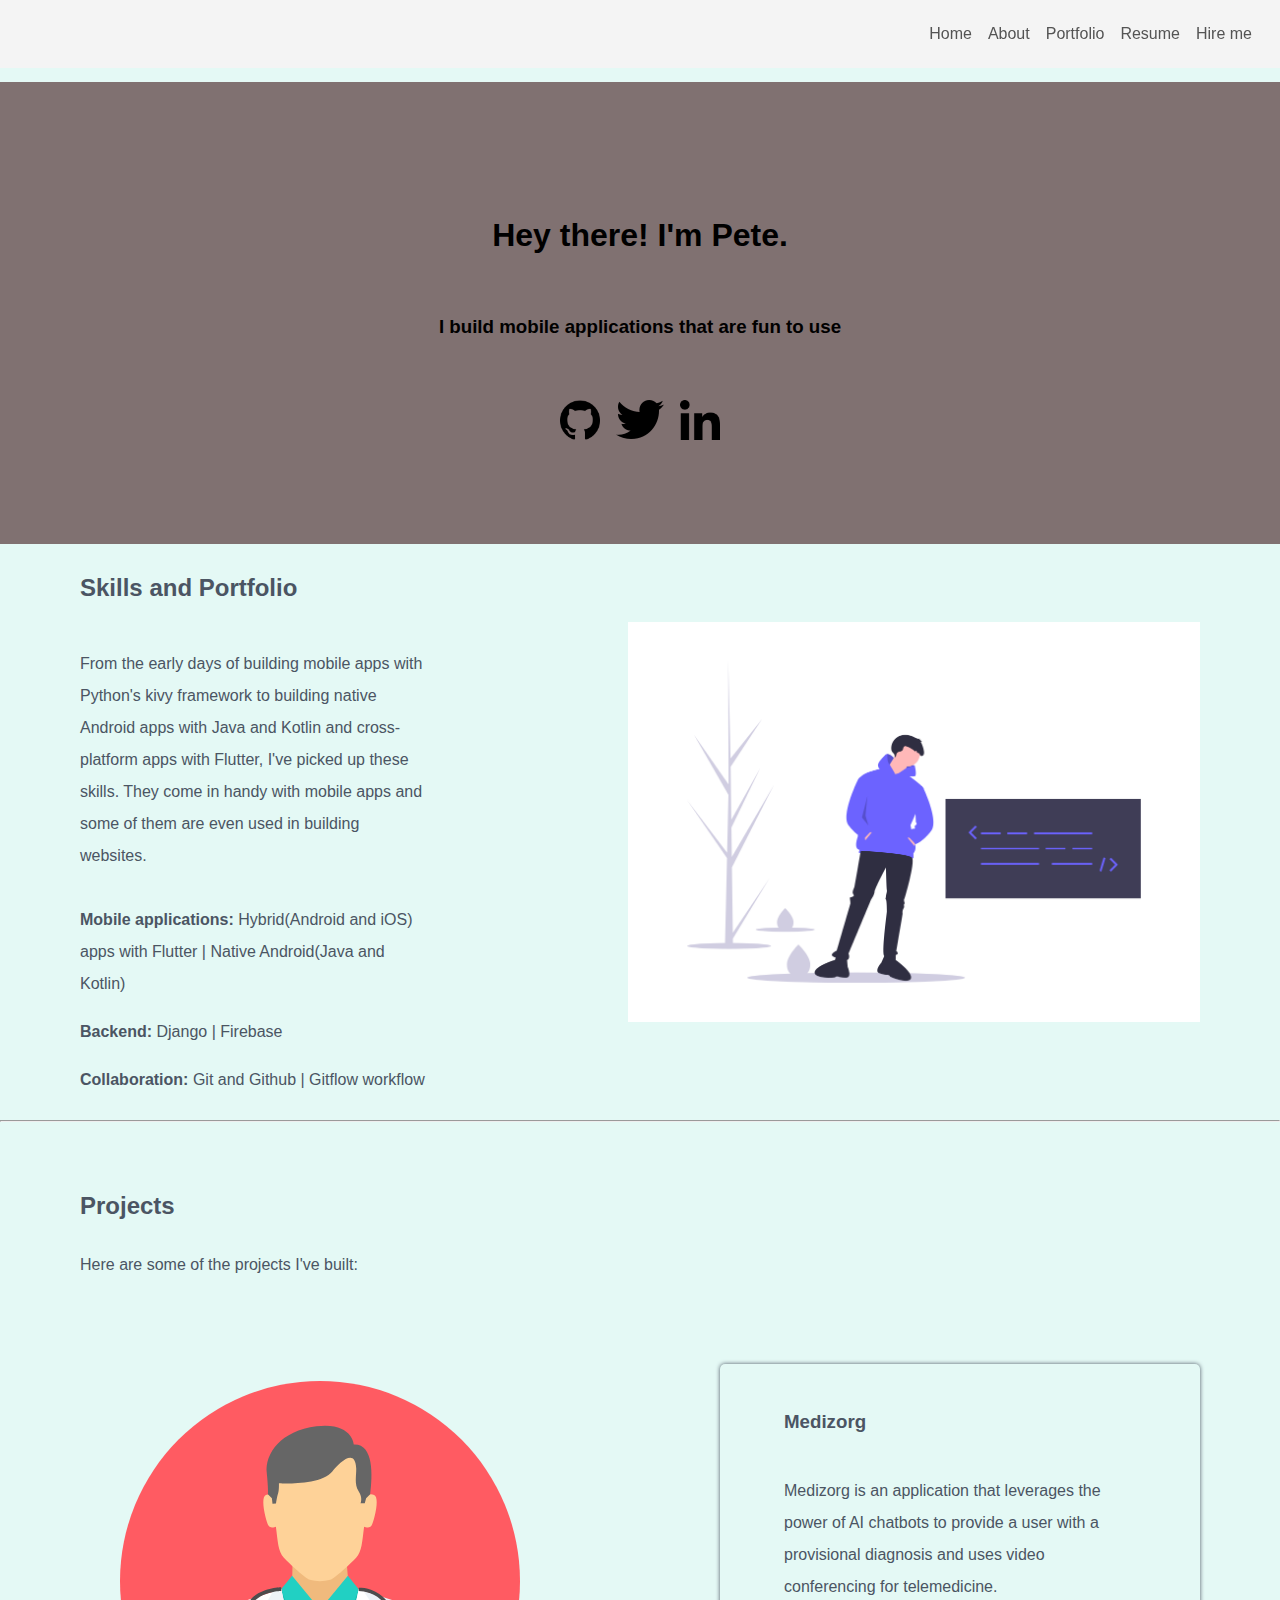
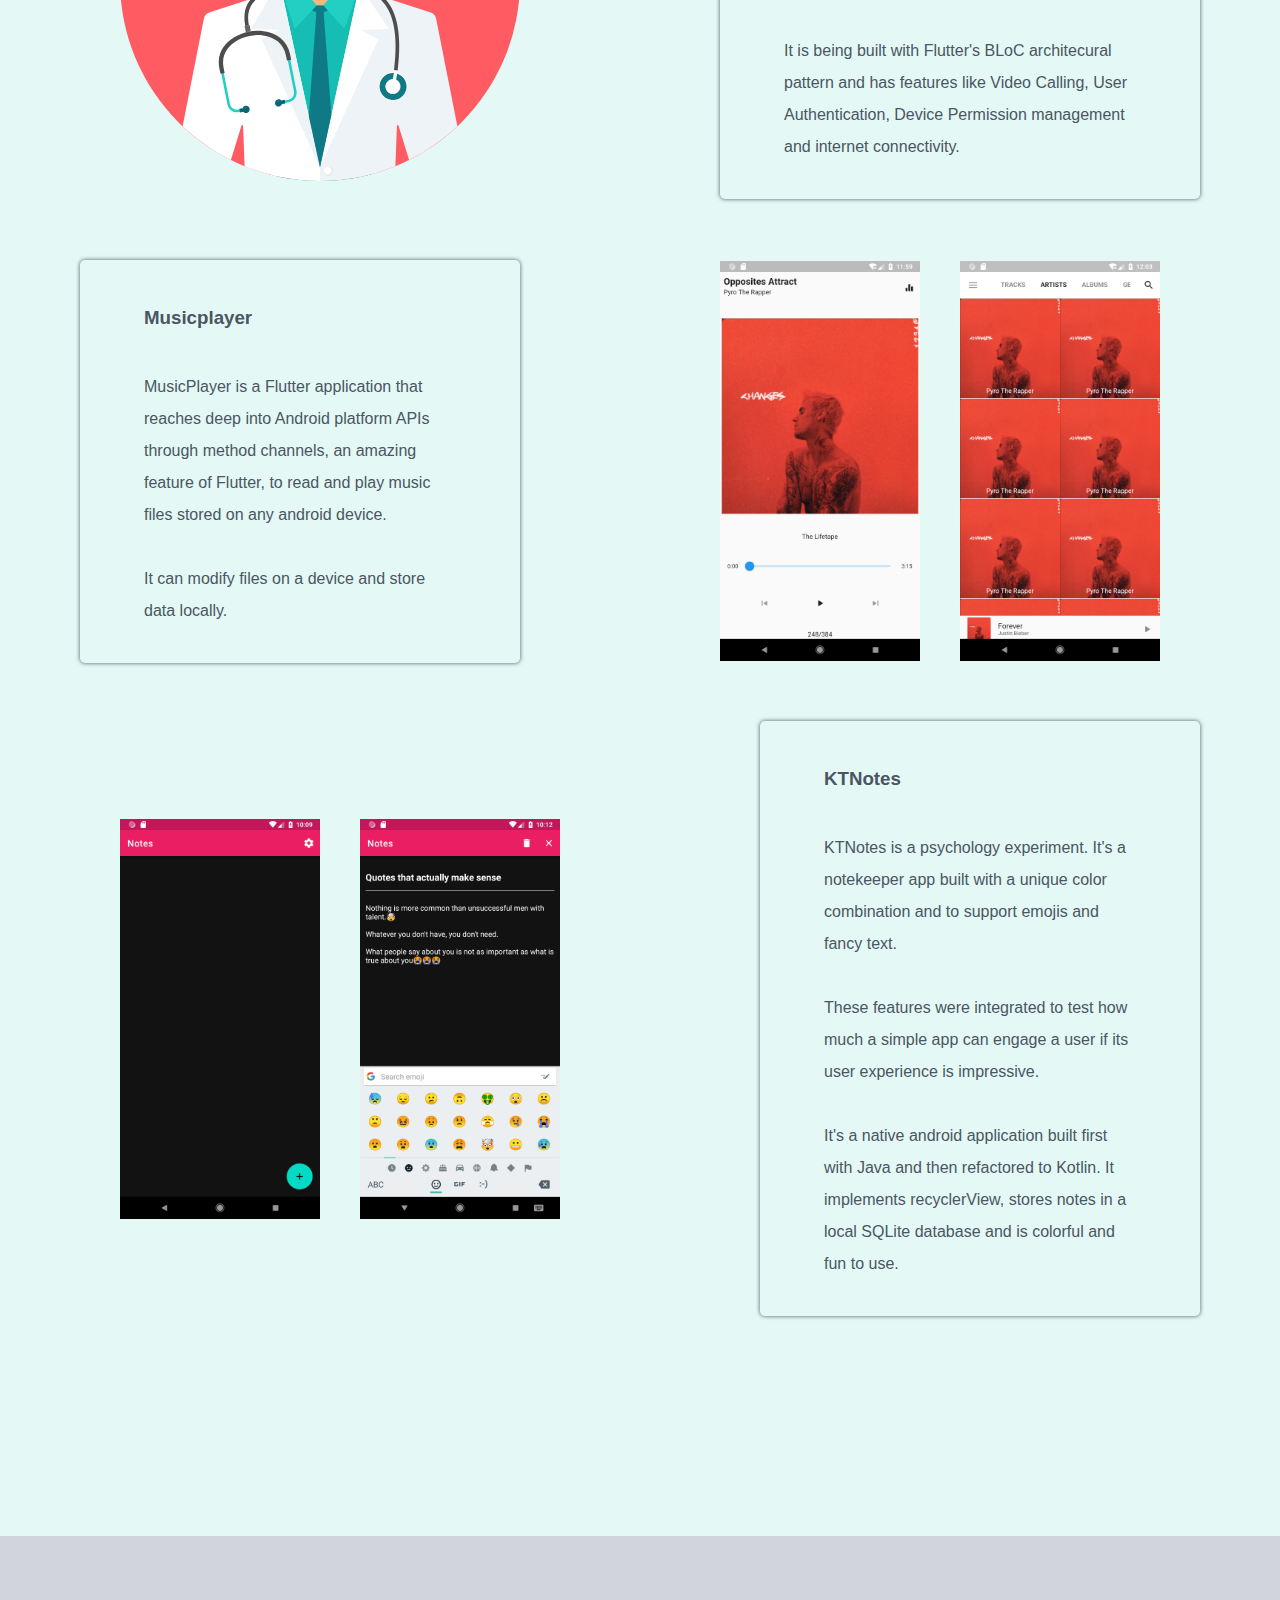
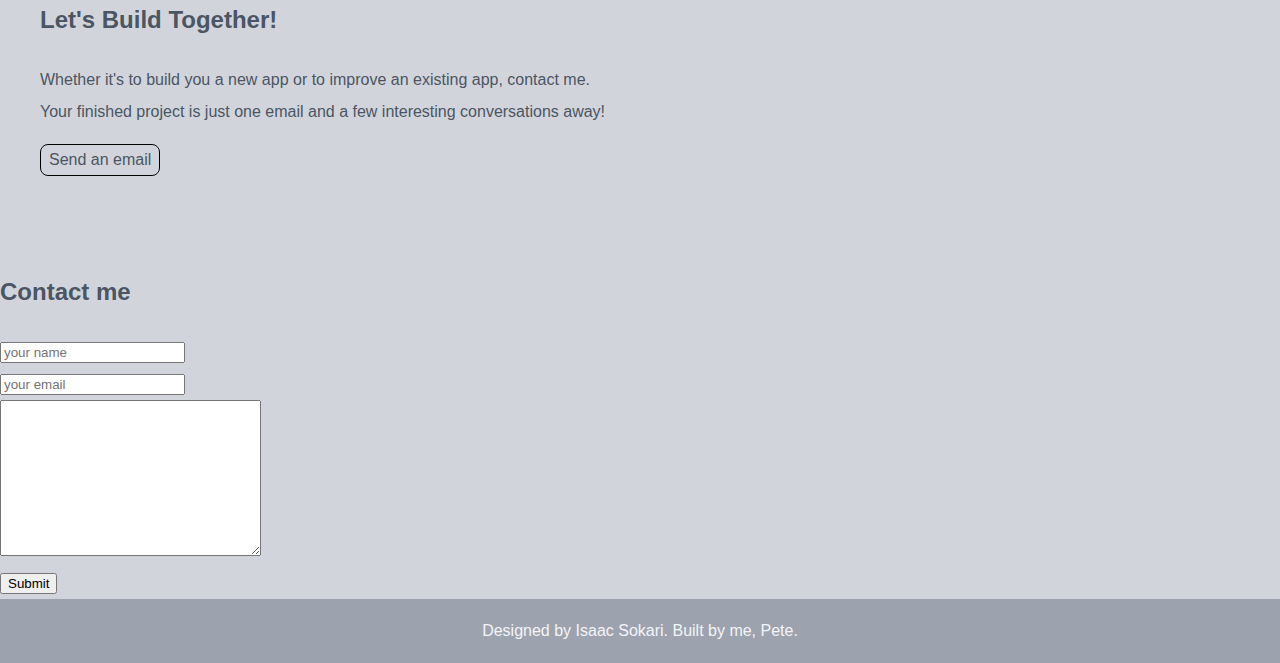
==== commit 83c78b41: "added a contact form to the page" ====
--- a/SITES/portfolio/index.html
+++ b/SITES/portfolio/index.html
@@ -135,7 +135,15 @@
                     </p>
                     <button class="flatButton">Send an email</button>
                 </div>
-                <div></div>
+                <div>
+                    <form action="mailto:onumdev@gmail.com" method="POST"><br>
+                        <h2>Contact me</h2>
+                        <input type="text" name="name" placeholder="your name"><br>
+                        <input type="email" name="email" placeholder="your email"><br>
+                        <textarea name="message" id="" cols="30" rows="10"></textarea><br>
+                        <input type="submit" value="Submit">
+                    </form>
+                </div>
                 <div id="siteCredits">
                     <p>Designed by Isaac Sokari. Built by me, Pete.</p>
                 </div>
--- a/SITES/portfolio/styles.css
+++ b/SITES/portfolio/styles.css
@@ -97,7 +97,7 @@
     }
 
     .serviceItem {
-        margin: 20px 16px;
+        margin: 40px;
     }
 
     #servicesSection {
@@ -208,7 +208,6 @@
 #contactDiv {
     padding: 40px;
 }
-
 .flatButton {
     border-style: solid;
     border-width: 1px;
@@ -305,8 +304,8 @@
 .serviceItem {
     border-style: none;
     border-radius: 16px;
-    padding: 0px 16px;
-    margin: 8px 8px;
+    padding: 16px 16px;
+    margin: 20px 8px;
     box-shadow: 0 0 8px 2px;
 }
 
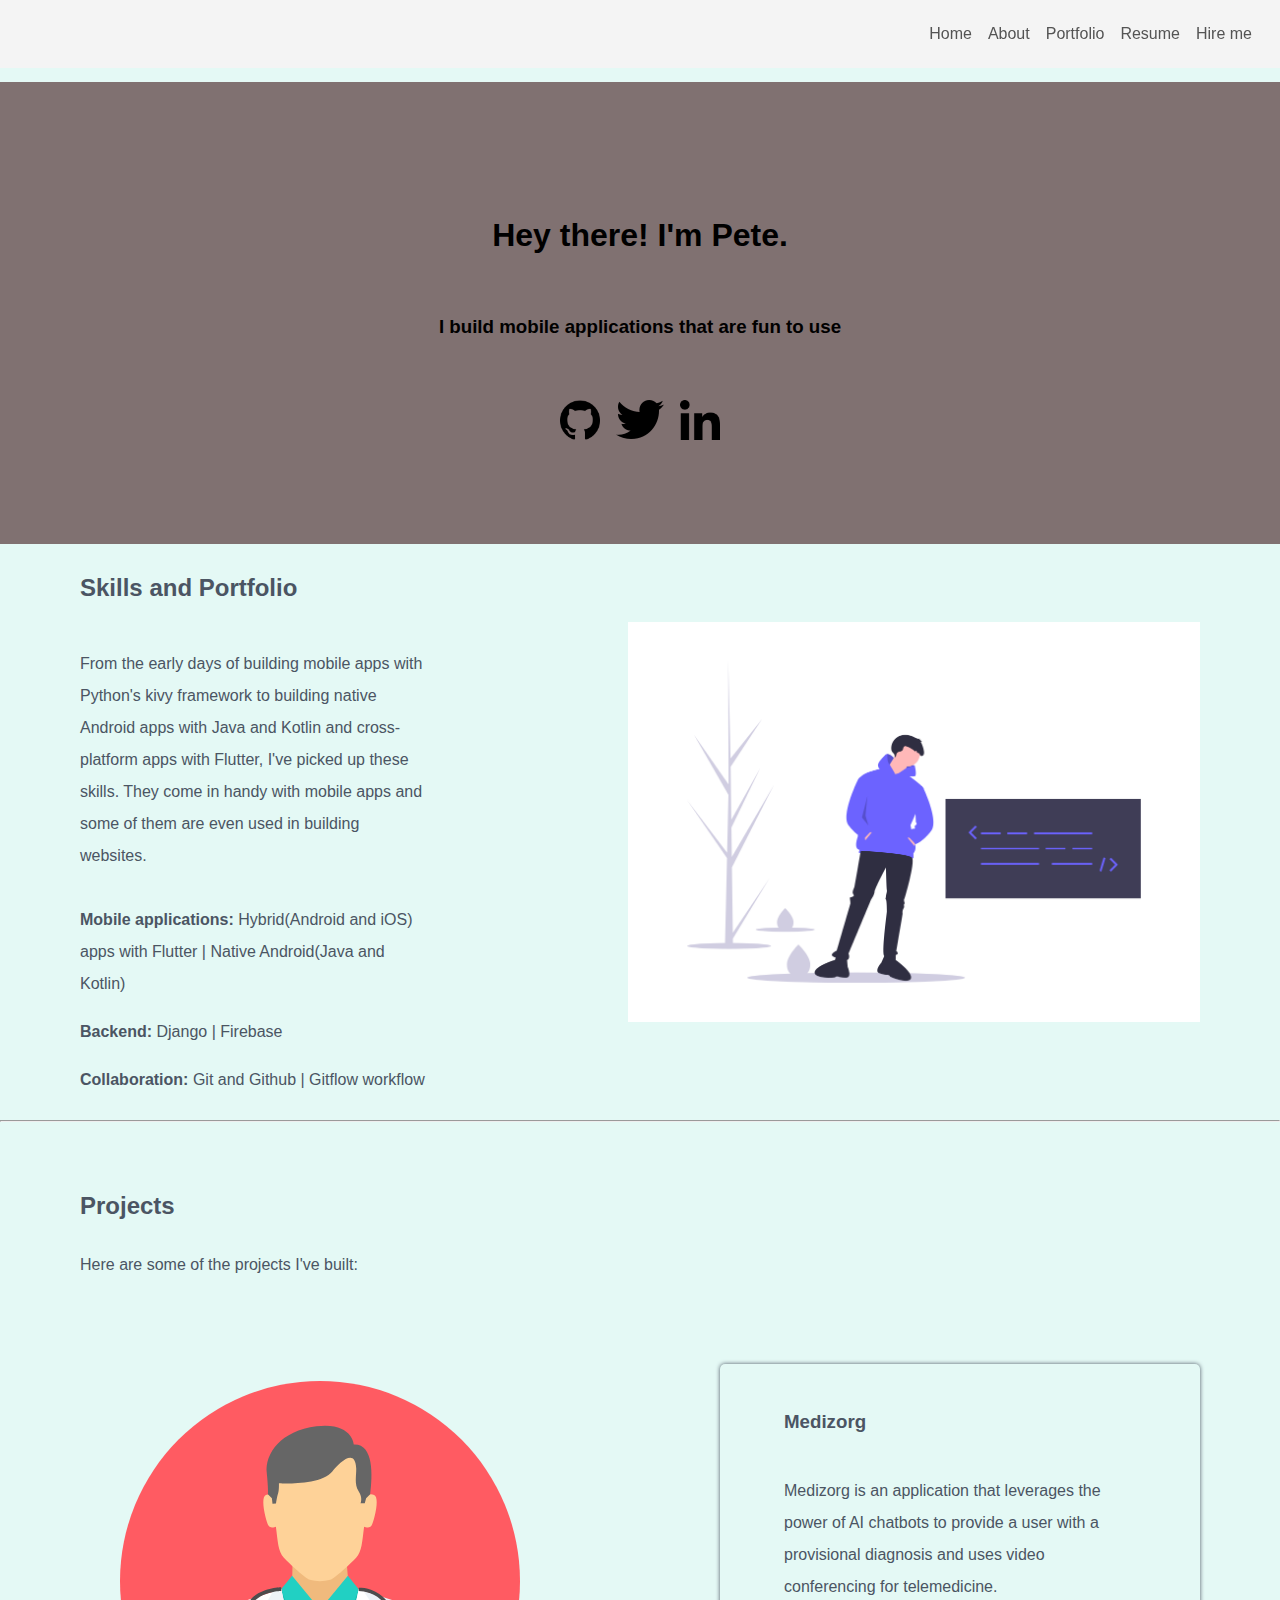
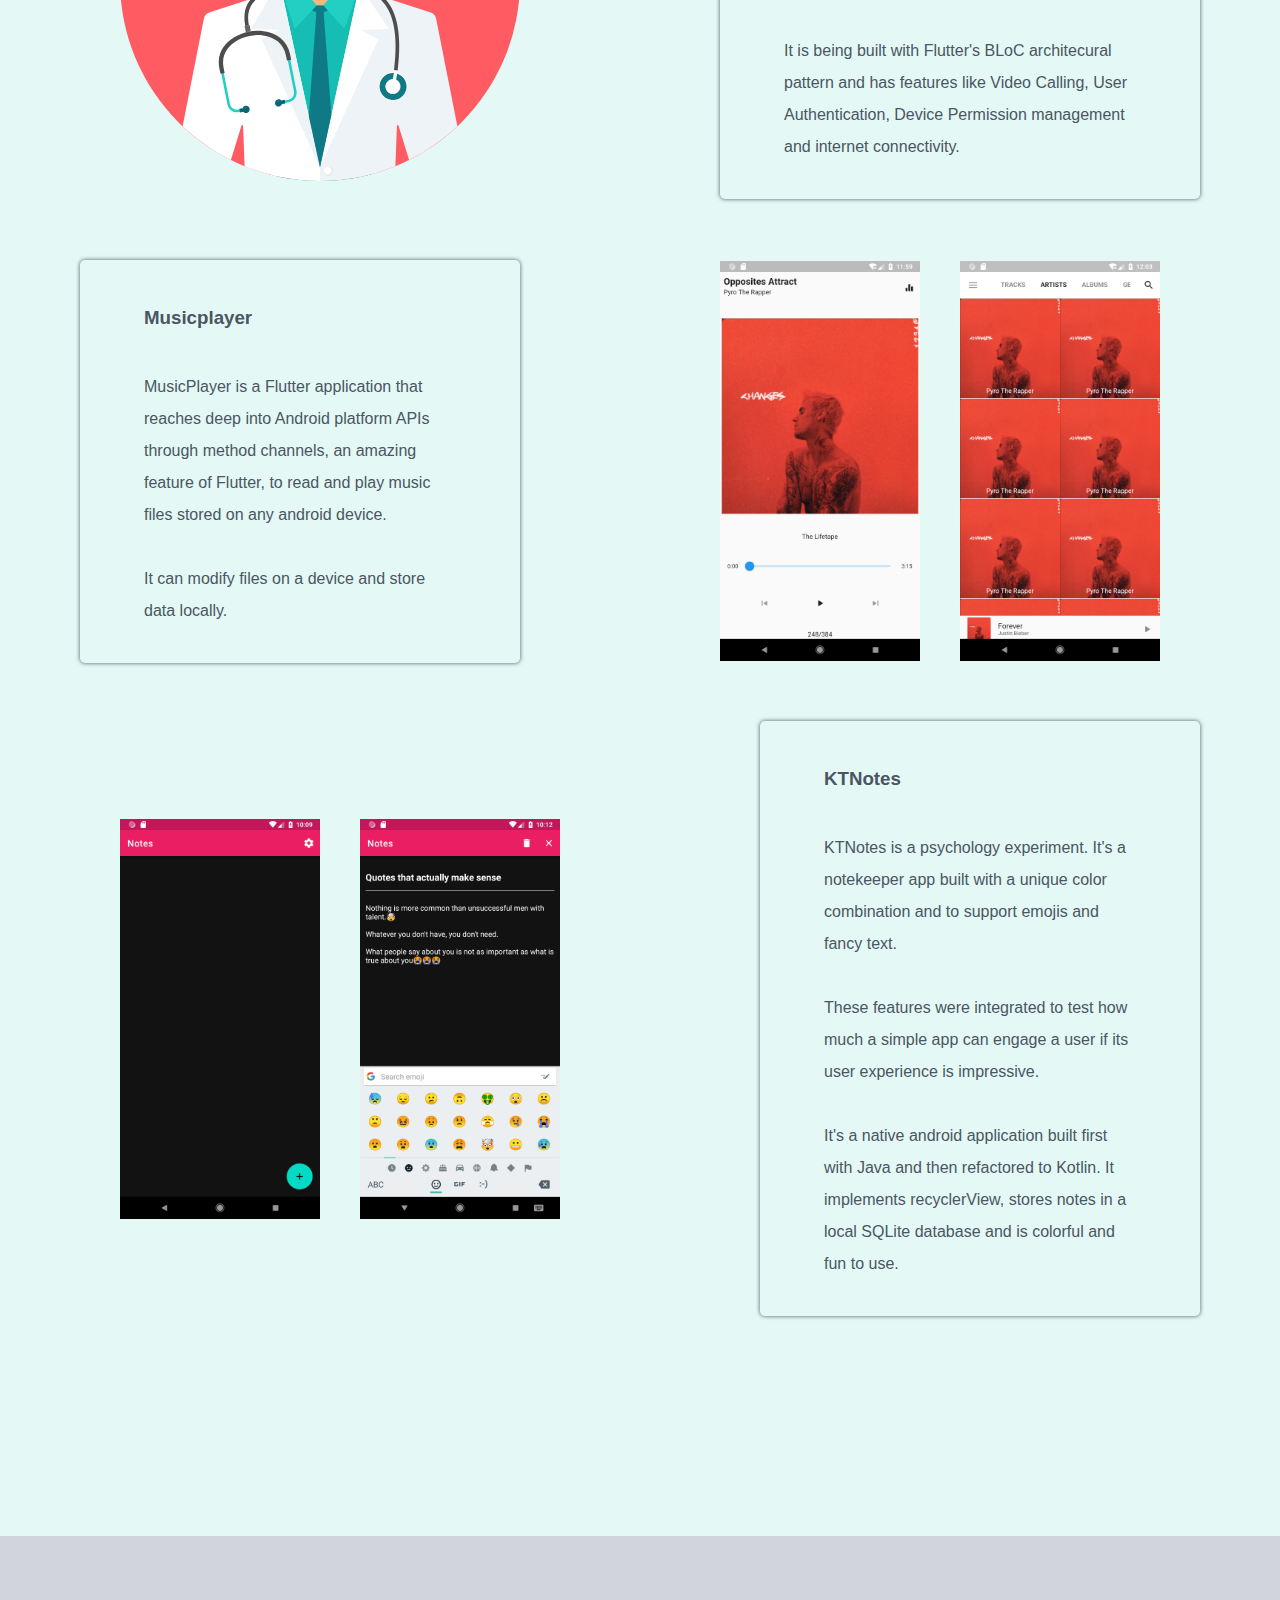
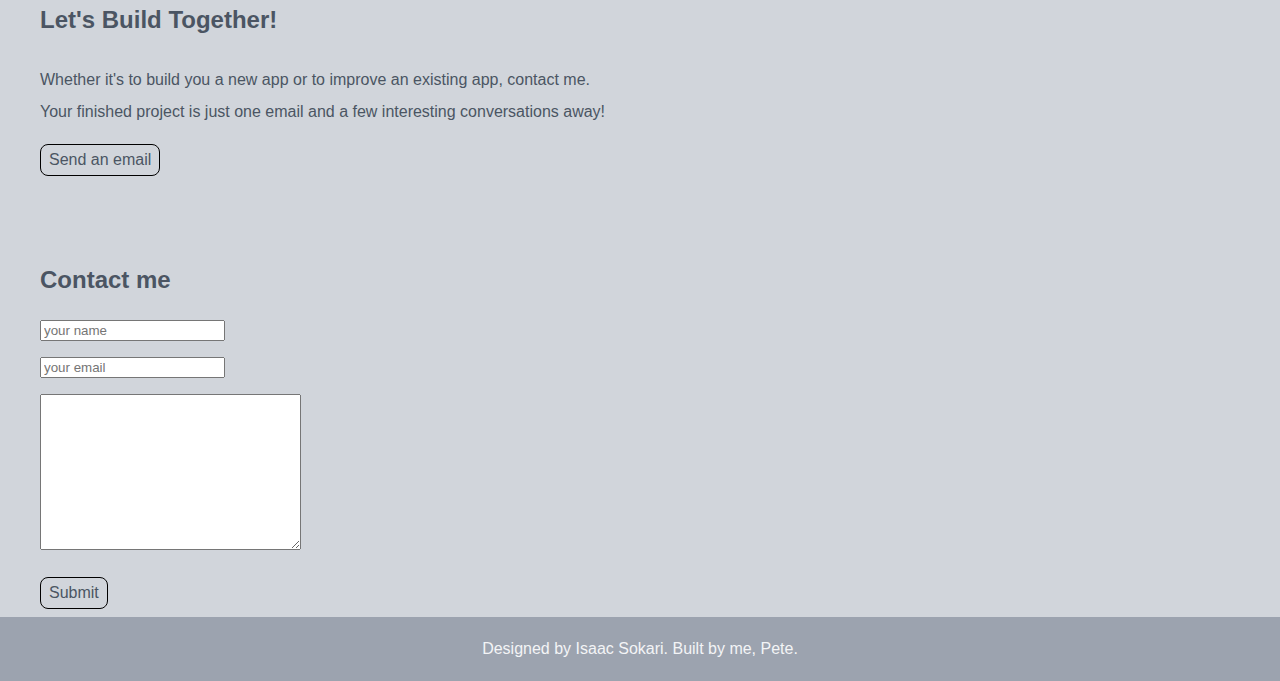
==== commit f89ad45d: "added some base styles to the  contact form" ====
--- a/SITES/portfolio/index.html
+++ b/SITES/portfolio/index.html
@@ -135,13 +135,13 @@
                     </p>
                     <button class="flatButton">Send an email</button>
                 </div>
-                <div>
-                    <form action="mailto:onumdev@gmail.com" method="POST"><br>
+                <div id="contactFormDiv">
+                    <form id="contactForm" action="mailto:onumdev@gmail.com" method="POST"><br>
                         <h2>Contact me</h2>
                         <input type="text" name="name" placeholder="your name"><br>
                         <input type="email" name="email" placeholder="your email"><br>
                         <textarea name="message" id="" cols="30" rows="10"></textarea><br>
-                        <input type="submit" value="Submit">
+                        <input class="flatButton" type="submit" value="Submit">
                     </form>
                 </div>
                 <div id="siteCredits">
--- a/SITES/portfolio/styles.css
+++ b/SITES/portfolio/styles.css
@@ -208,6 +208,15 @@
 #contactDiv {
     padding: 40px;
 }
+
+#contactFormDiv {
+    margin: 0 40px;
+}
+
+#contactForm * {
+    margin: 8px 0;
+}
+
 .flatButton {
     border-style: solid;
     border-width: 1px;
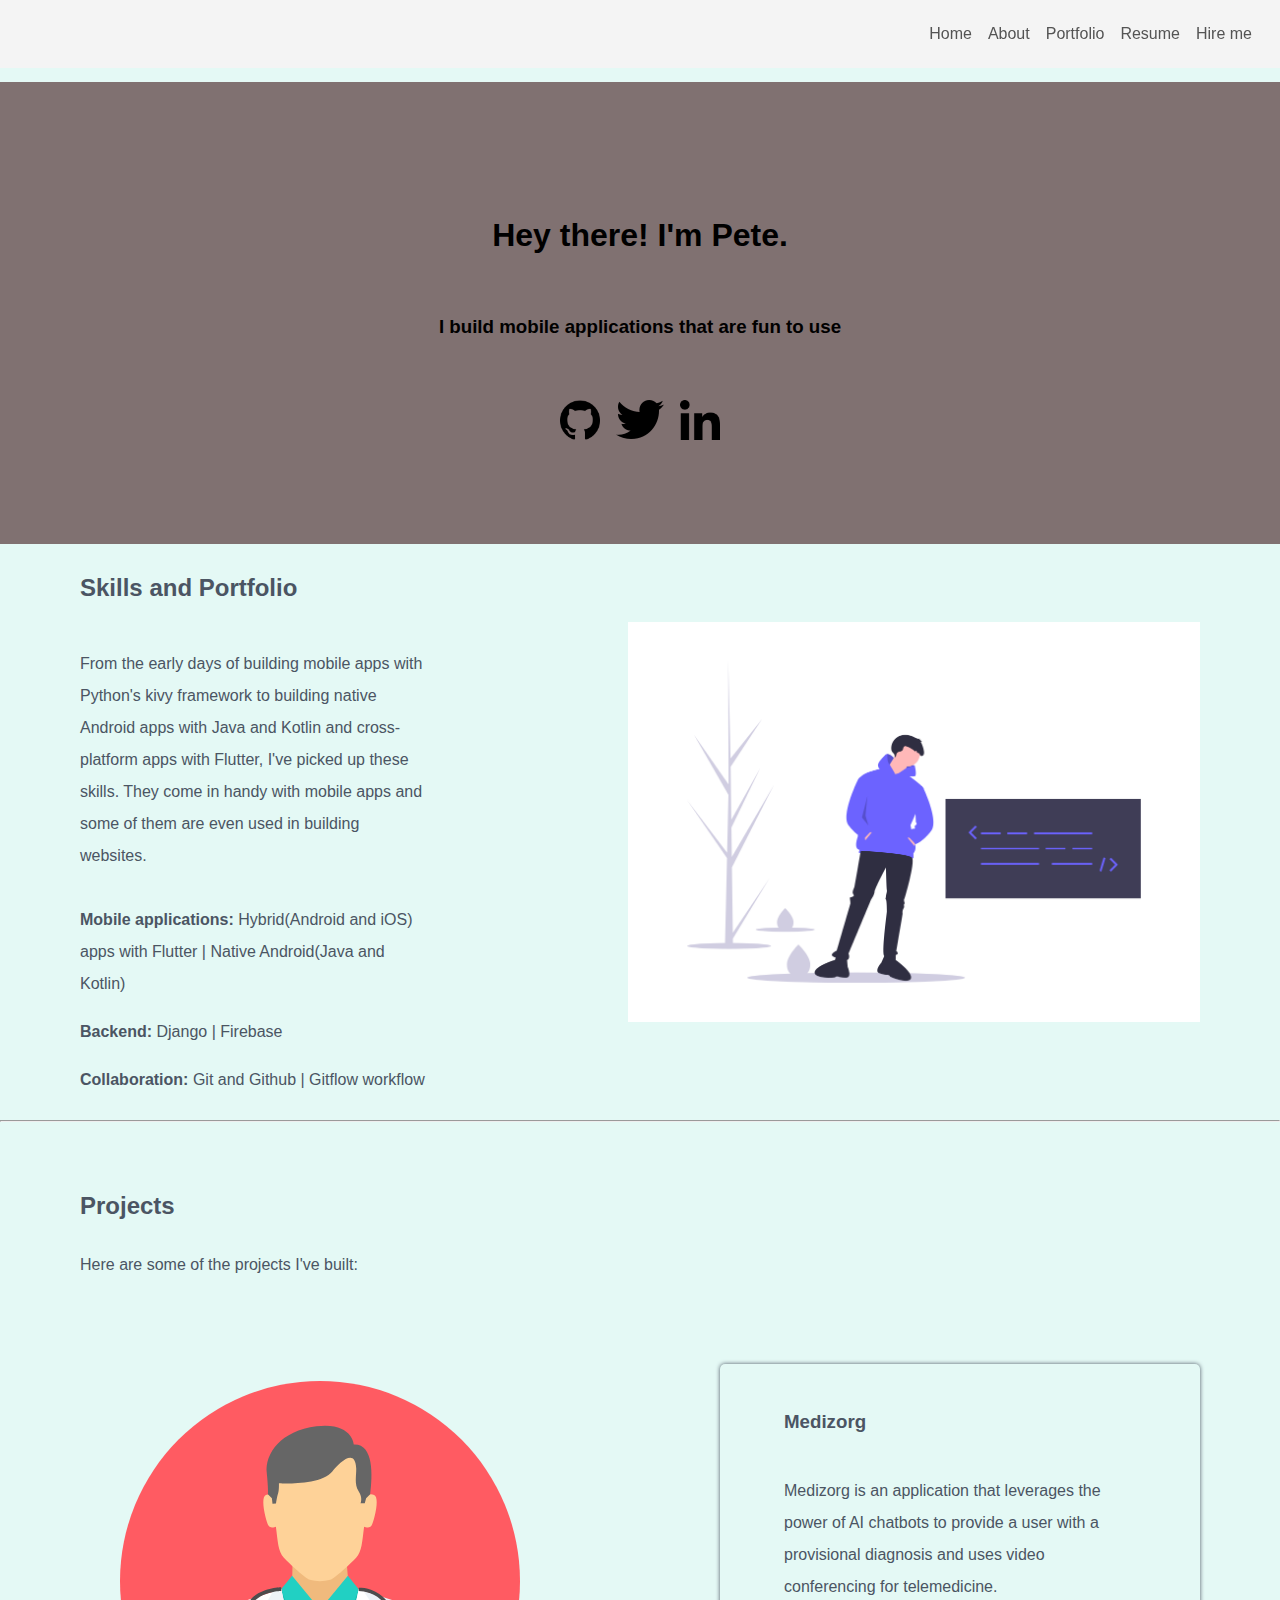
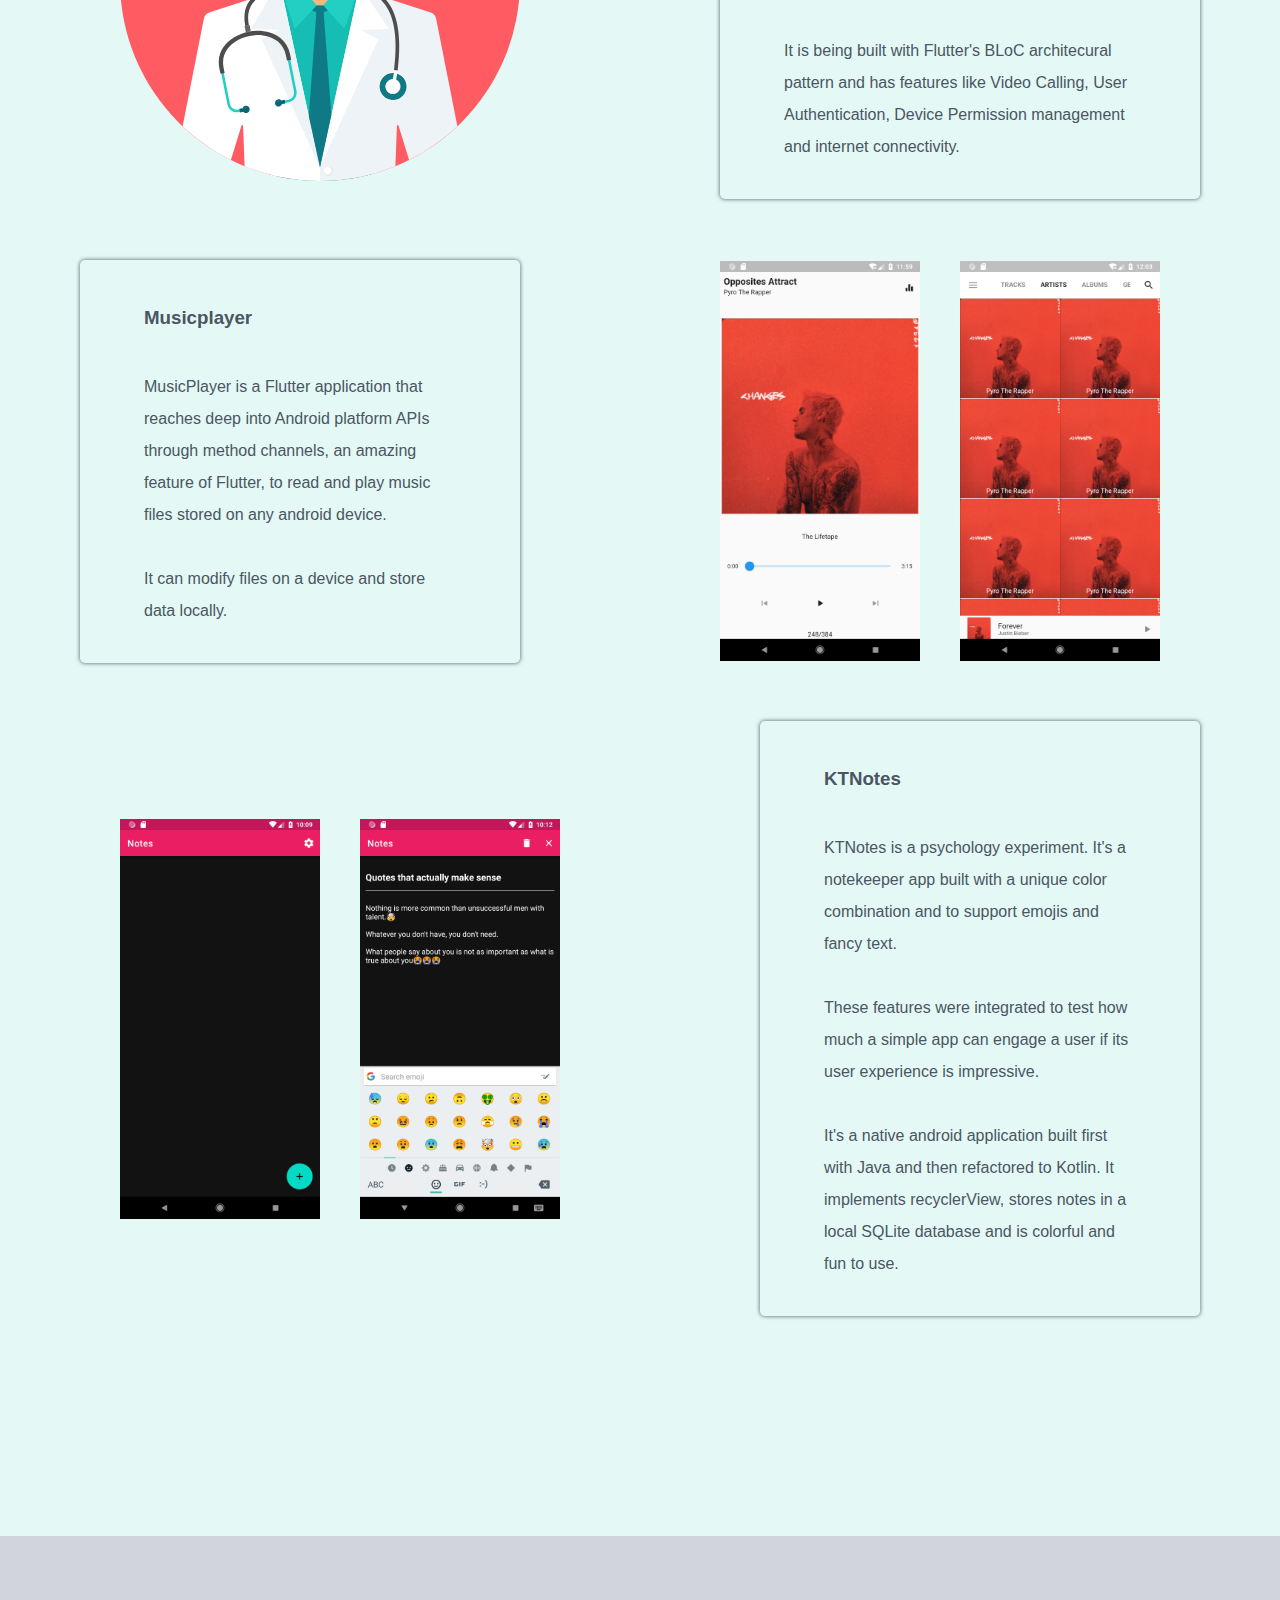
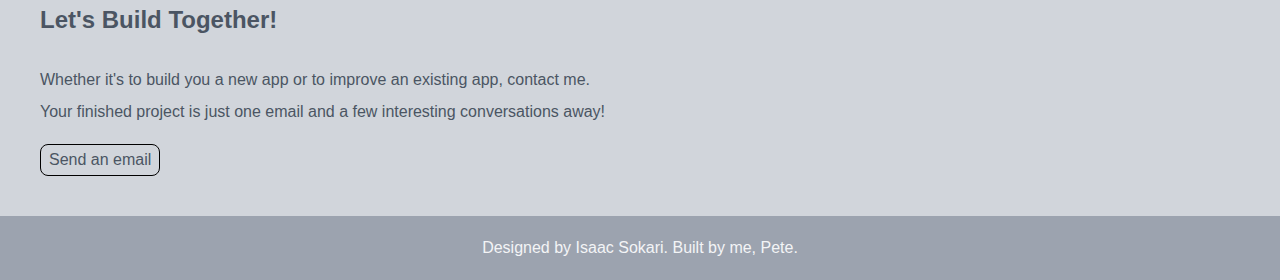
==== commit 427dd45c: "made the contact form invisible" ====
--- a/SITES/portfolio/index.html
+++ b/SITES/portfolio/index.html
@@ -12,7 +12,7 @@
             <button>&times;</button>
             <ul>
                 <li id="hireMeButton">
-                    <a href="#">Hire me</a>
+                    <a href="#contactForm">Hire me</a>
                 </li>
                 <li id="resumeButton">
                     <a href="#">Resume</a>
--- a/SITES/portfolio/styles.css
+++ b/SITES/portfolio/styles.css
@@ -211,6 +211,7 @@
 
 #contactFormDiv {
     margin: 0 40px;
+    display: none;
 }
 
 #contactForm * {
